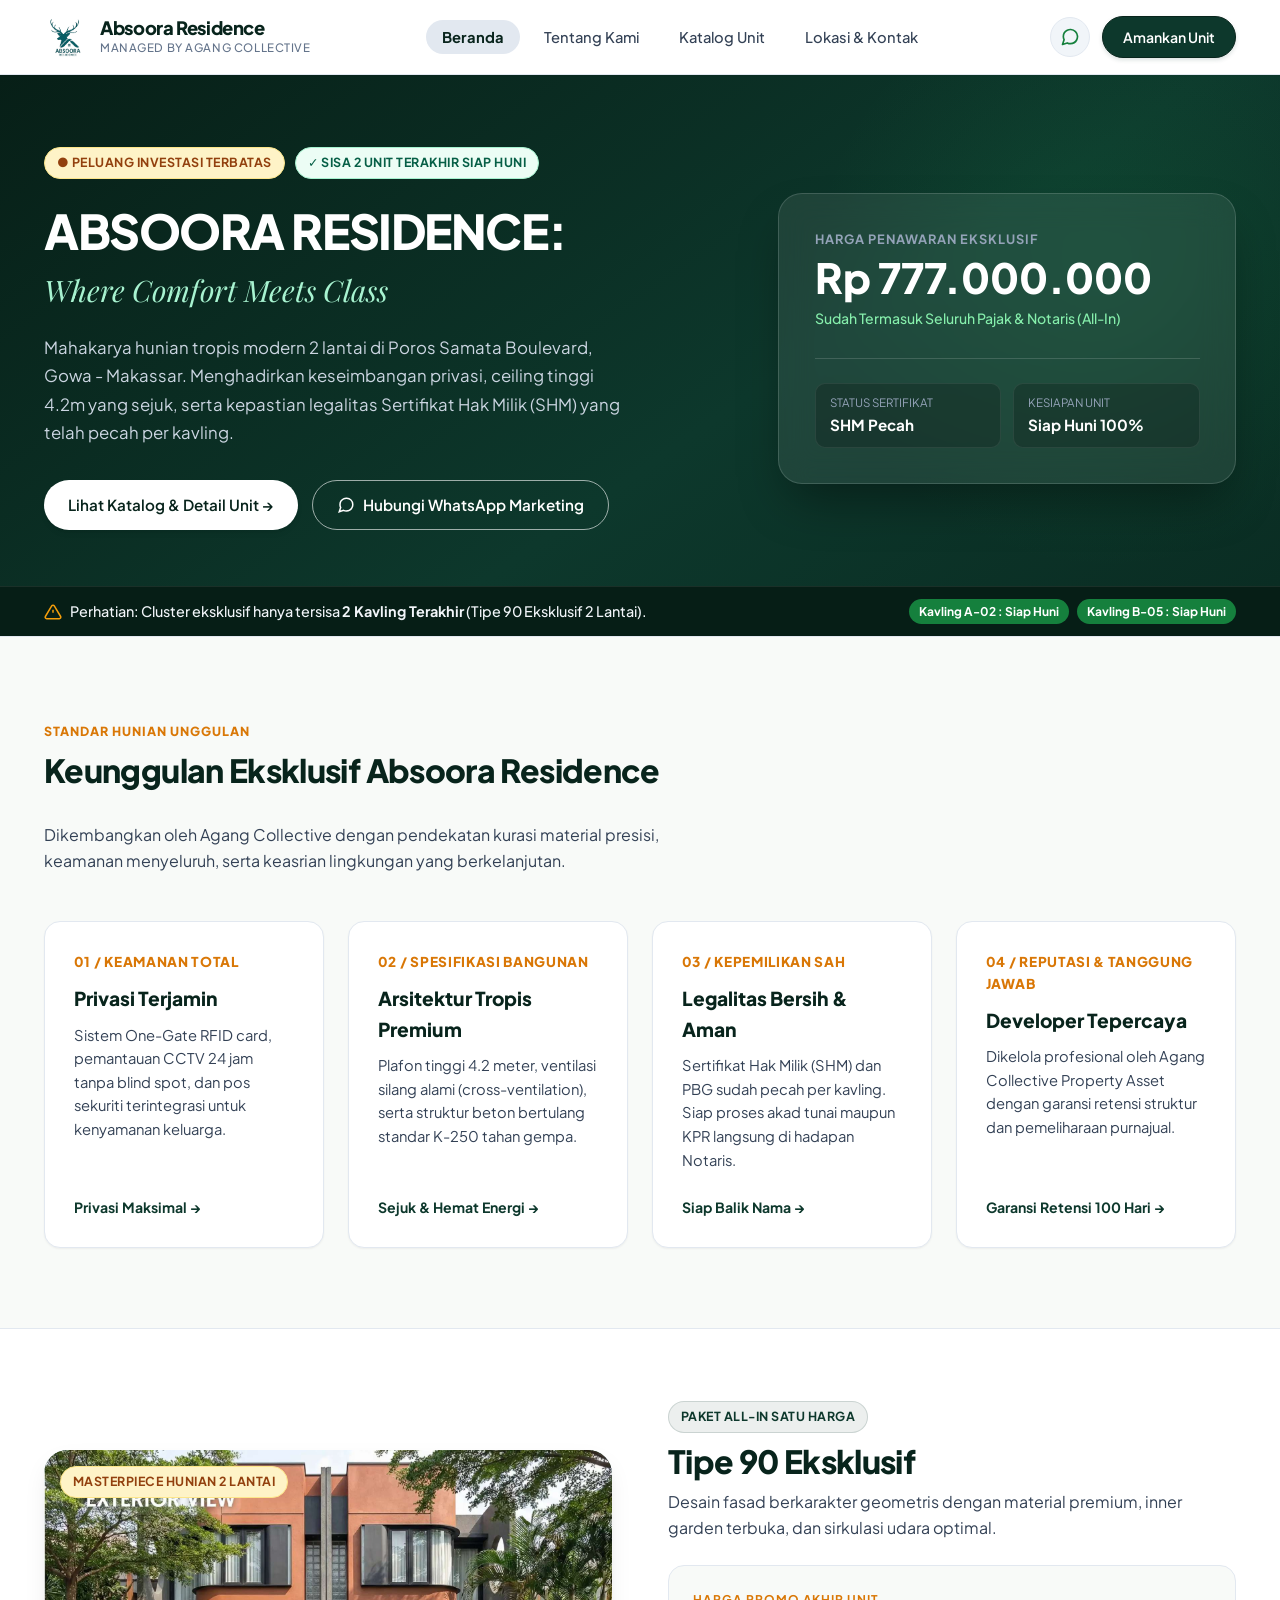
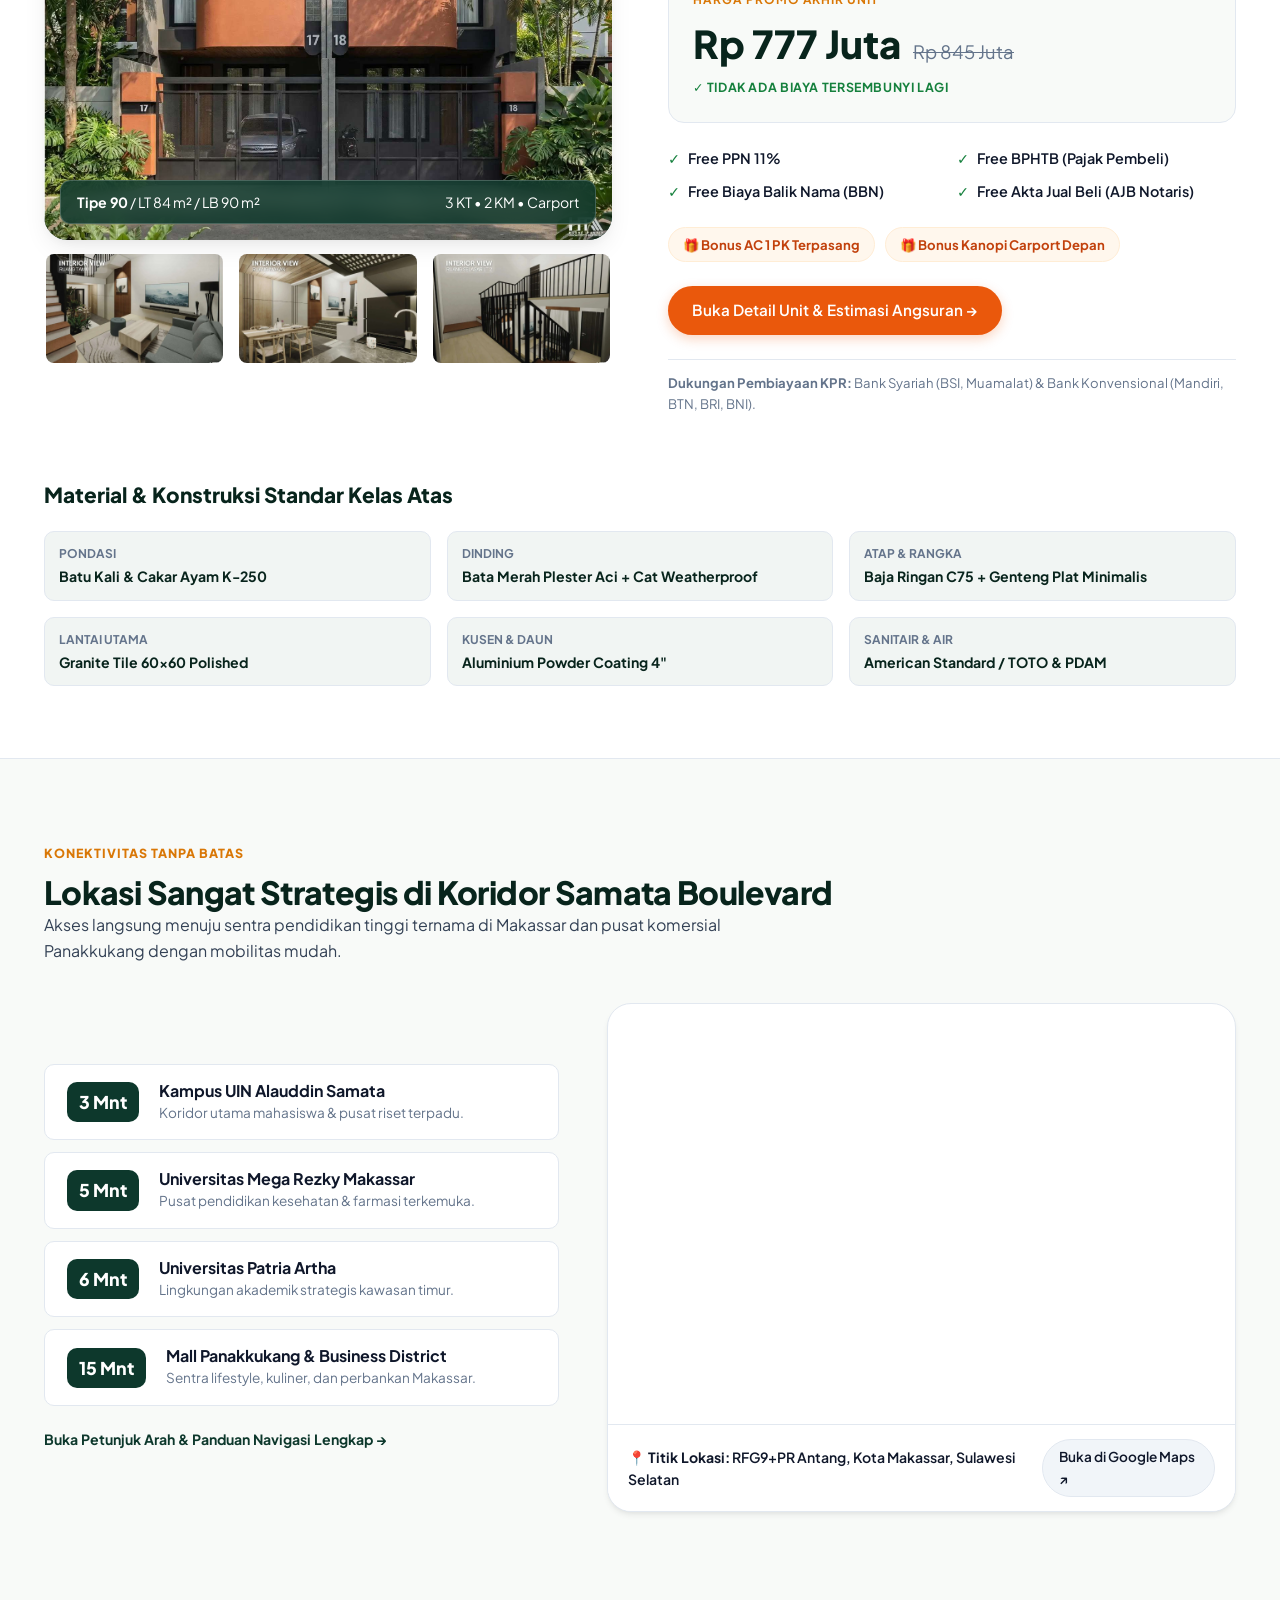
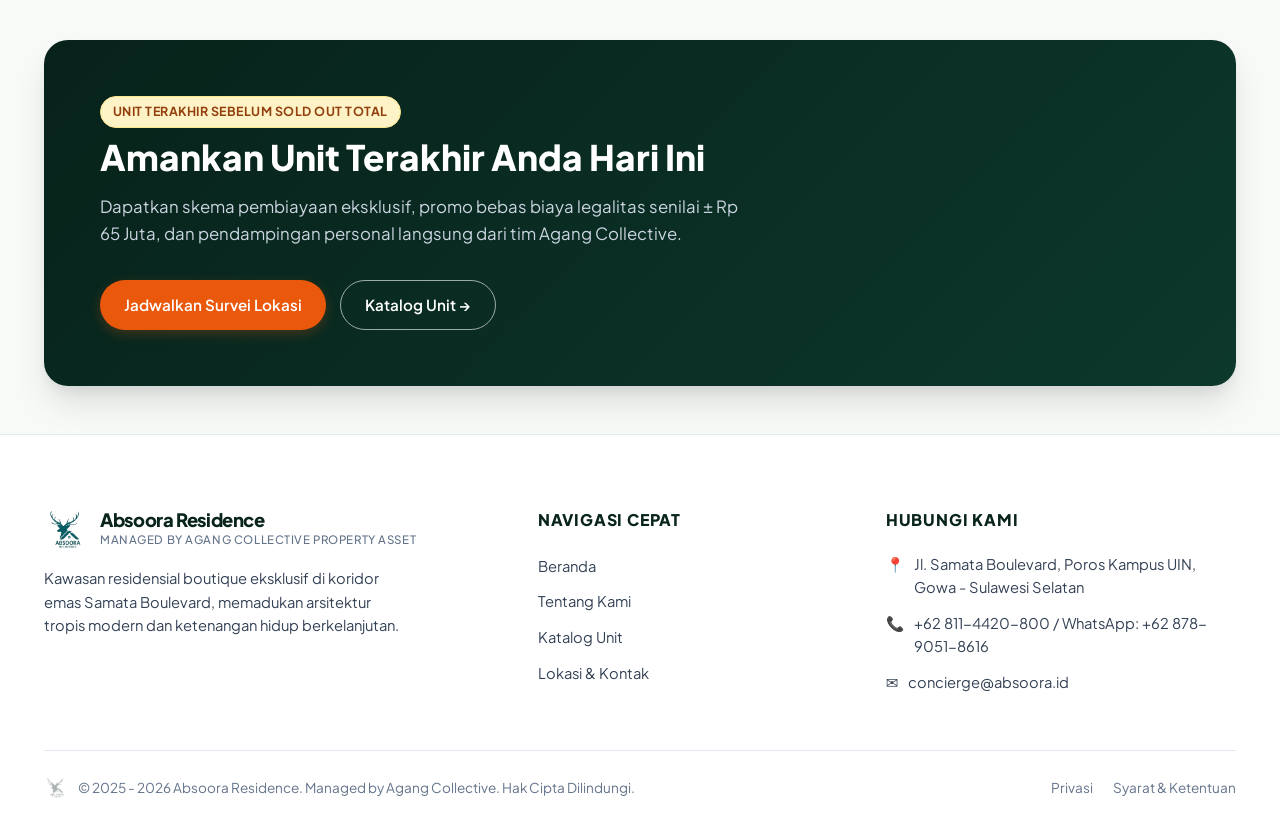
==== index.html @ e9e44dc7 "masih testing" ====
<!DOCTYPE html>
<html lang="id">
<head>
  <meta charset="UTF-8">
  <meta name="viewport" content="width=device-width, initial-scale=1.0">
  <title>Absoora Residence | Where Comfort Meets Class - Samata Boulevard Gowa</title>
  <meta name="description" content="Cluster eksklusif 2 lantai Tipe 90 di Samata Boulevard, Gowa - Makassar. Sisa 2 unit terakhir siap huni dengan SHM pecah dan harga All-In Rp 777 Juta.">
  <link rel="icon" type="image/png" href="assets/images/logo.png">
  <link rel="stylesheet" href="assets/css/style.css">
</head>
<body>

  <!-- Site Header -->
  <header class="site-header">
    <div class="container header-container">
      <a href="index.html" class="header-brand">
        <img src="assets/images/logo.png" alt="Logo Absoora Residence" class="brand-logo-img">
        <div class="brand-info">
          <span class="brand-name">Absoora Residence</span>
          <span class="brand-sub">Managed by Agang Collective</span>
        </div>
      </a>

      <!-- Desktop & Mobile Navigation -->
      <nav class="header-nav" id="nav-menu-list">
        <ul class="nav-list">
          <li><a href="index.html" class="nav-link active">Beranda</a></li>
          <li><a href="tentang-kami.html" class="nav-link">Tentang Kami</a></li>
          <li><a href="katalog-unit.html" class="nav-link">Katalog Unit</a></li>
          <li><a href="lokasi-kontak.html" class="nav-link">Lokasi & Kontak</a></li>
        </ul>
      </nav>

      <!-- Header Action Buttons -->
      <div class="header-actions">
        <a href="https://wa.me/6287890518616?text=Halo%20kak,%20Saya%20ingin%20info%20lebih%20lanjut%20tentang%20Absoora%20Residence" target="_blank" rel="noopener noreferrer" class="btn-icon-wa" title="Chat WhatsApp Marketing">
          <svg width="20" height="20" viewBox="0 0 24 24" fill="none" stroke="currentColor" stroke-width="2" stroke-linecap="round" stroke-linejoin="round"><path d="M21 11.5a8.38 8.38 0 0 1-.9 3.8 8.5 8.5 0 0 1-7.6 4.7 8.38 8.38 0 0 1-3.8-.9L3 21l1.9-5.7a8.38 8.38 0 0 1-.9-3.8 8.5 8.5 0 0 1 4.7-7.6 8.38 8.38 0 0 1 3.8-.9h.5a8.48 8.48 0 0 1 8 8v.5z"/></svg>
        </a>
        <a href="https://wa.me/6287890518616?text=Halo%20kak,,%20saya%20ingin%20amankan%20rumah%20tipe%2090%20Absoora%20Residence" target="_blank" rel="noopener noreferrer" class="btn-header-cta">
          Amankan Unit
        </a>
        <button class="nav-toggle" id="nav-toggle-btn" aria-label="Toggle Menu">
          ☰
        </button>
      </div>
    </div>
  </header>

  <main>
    <!-- Hero Section -->
    <section class="hero-section">
      <div class="container">
        <div class="hero-grid">
          <div class="hero-content">
            <div class="hero-badges">
              <span class="badge badge-warning">● Peluang Investasi Terbatas</span>
              <span class="badge badge-success">✓ Sisa 2 Unit Terakhir Siap Huni</span>
            </div>
            <h1 class="hero-title">ABSOORA RESIDENCE:</h1>
            <p class="hero-subtitle">Where Comfort Meets Class</p>
            <p class="hero-desc">
              Mahakarya hunian tropis modern 2 lantai di Poros Samata Boulevard, Gowa - Makassar. Menghadirkan keseimbangan privasi, ceiling tinggi 4.2m yang sejuk, serta kepastian legalitas Sertifikat Hak Milik (SHM) yang telah pecah per kavling.
            </p>
            <div class="hero-ctas">
              <a href="katalog-unit.html" class="btn btn-white">
                Lihat Katalog & Detail Unit →
              </a>
              <a href="https://wa.me/6287890518616?text=Halo%20kak,%20Saya%20ingin%20info%20lebih%20lanjut%20tentang%20Absoora%20Residence" target="_blank" rel="noopener noreferrer" class="btn btn-outline-white">
                <svg width="18" height="18" viewBox="0 0 24 24" fill="none" stroke="currentColor" stroke-width="2"><path d="M21 11.5a8.38 8.38 0 0 1-.9 3.8 8.5 8.5 0 0 1-7.6 4.7 8.38 8.38 0 0 1-3.8-.9L3 21l1.9-5.7a8.38 8.38 0 0 1-.9-3.8 8.5 8.5 0 0 1 4.7-7.6 8.38 8.38 0 0 1 3.8-.9h.5a8.48 8.48 0 0 1 8 8v.5z"/></svg>
                Hubungi WhatsApp Marketing
              </a>
            </div>
          </div>

          <!-- Floating Price Card -->
          <div class="hero-price-card">
            <div class="price-card-label">Harga Penawaran Eksklusif</div>
            <div class="price-card-amount">Rp 777.000.000</div>
            <div class="price-card-sub">Sudah Termasuk Seluruh Pajak & Notaris (All-In)</div>
            <div class="price-status-grid">
              <div class="status-cell">
                <div class="status-label">Status Sertifikat</div>
                <div class="status-value">SHM Pecah</div>
              </div>
              <div class="status-cell">
                <div class="status-label">Kesiapan Unit</div>
                <div class="status-value">Siap Huni 100%</div>
              </div>
            </div>
          </div>
        </div>
      </div>
    </section>

    <!-- Alert Bar under Hero -->
    <div class="hero-alert-bar">
      <div class="container alert-bar-inner">
        <div class="alert-message">
          <svg width="18" height="18" viewBox="0 0 24 24" fill="none" stroke="#f59e0b" stroke-width="2"><path d="M10.29 3.86L1.82 18a2 2 0 0 0 1.71 3h16.94a2 2 0 0 0 1.71-3L13.71 3.86a2 2 0 0 0-3.42 0z"/><line x1="12" y1="9" x2="12" y2="13"/><line x1="12" y1="17" x2="12.01" y2="17"/></svg>
          <span>Perhatian: Cluster eksklusif hanya tersisa <strong>2 Kavling Terakhir</strong> (Tipe 90 Eksklusif 2 Lantai).</span>
        </div>
        <div class="alert-tags">
          <span class="unit-tag">Kavling A-02 : Siap Huni</span>
          <span class="unit-tag">Kavling B-05 : Siap Huni</span>
        </div>
      </div>
    </div>

    <!-- 4 Keunggulan Eksklusif Section -->
    <section class="section-pillars">
      <div class="container">
        <div class="pillars-header">
          <div>
            <span class="section-tag">Standar Hunian Unggulan</span>
            <h2 class="section-title">Keunggulan Eksklusif Absoora Residence</h2>
          </div>
          <p class="section-desc">
            Dikembangkan oleh Agang Collective dengan pendekatan kurasi material presisi, keamanan menyeluruh, serta keasrian lingkungan yang berkelanjutan.
          </p>
        </div>

        <div class="pillars-grid">
          <!-- Card 1 -->
          <div class="pillar-card">
            <div>
              <div class="pillar-num">01 / Keamanan Total</div>
              <h3 class="pillar-title">Privasi Terjamin</h3>
              <p class="pillar-text">Sistem One-Gate RFID card, pemantauan CCTV 24 jam tanpa blind spot, dan pos sekuriti terintegrasi untuk kenyamanan keluarga.</p>
            </div>
            <a href="tentang-kami.html" class="pillar-link">Privasi Maksimal →</a>
          </div>

          <!-- Card 2 -->
          <div class="pillar-card">
            <div>
              <div class="pillar-num">02 / Spesifikasi Bangunan</div>
              <h3 class="pillar-title">Arsitektur Tropis Premium</h3>
              <p class="pillar-text">Plafon tinggi 4.2 meter, ventilasi silang alami (cross-ventilation), serta struktur beton bertulang standar K-250 tahan gempa.</p>
            </div>
            <a href="detail-unit.html" class="pillar-link">Sejuk & Hemat Energi →</a>
          </div>

          <!-- Card 3 -->
          <div class="pillar-card">
            <div>
              <div class="pillar-num">03 / Kepemilikan Sah</div>
              <h3 class="pillar-title">Legalitas Bersih & Aman</h3>
              <p class="pillar-text">Sertifikat Hak Milik (SHM) dan PBG sudah pecah per kavling. Siap proses akad tunai maupun KPR langsung di hadapan Notaris.</p>
            </div>
            <a href="katalog-unit.html" class="pillar-link">Siap Balik Nama →</a>
          </div>

          <!-- Card 4 -->
          <div class="pillar-card">
            <div>
              <div class="pillar-num">04 / Reputasi & Tanggung Jawab</div>
              <h3 class="pillar-title">Developer Tepercaya</h3>
              <p class="pillar-text">Dikelola profesional oleh Agang Collective Property Asset dengan garansi retensi struktur dan pemeliharaan purnajual.</p>
            </div>
            <a href="tentang-kami.html" class="pillar-link">Garansi Retensi 100 Hari →</a>
          </div>
        </div>
      </div>
    </section>

    <!-- Masterpiece Unit Section (Tipe 90 Eksklusif) -->
    <section class="section-unit-highlight">
      <div class="container">
        <div class="unit-showcase-grid">
          <!-- Media Column -->
          <div class="showcase-media">
            <div class="media-main-wrap">
              <img src="assets/images/hero-front.jpg" alt="Tampak Depan Rumah Tipe 90 Absoora Residence">
              <span class="badge badge-warning media-tag-overlay">Masterpiece Hunian 2 Lantai</span>
              <div class="media-specs-overlay">
                <span><strong>Tipe 90</strong> / LT 84 m² / LB 90 m²</span>
                <span>3 KT • 2 KM • Carport</span>
              </div>
            </div>
            <div class="media-thumbs">
              <a href="detail-unit.html" class="media-thumb-btn" title="Ruang Tamu">
                <img src="assets/images/living-room.jpg" alt="Interior Living Room">
              </a>
              <a href="detail-unit.html" class="media-thumb-btn" title="Ruang Makan & Dapur">
                <img src="assets/images/dining-room.jpg" alt="Ruang Makan">
              </a>
              <a href="detail-unit.html" class="media-thumb-btn" title="Selasar Lantai 2">
                <img src="assets/images/second-floor.jpg" alt="Selasar Lantai 2">
              </a>
            </div>
          </div>

          <!-- Details Column -->
          <div class="showcase-details">
            <div>
              <span class="badge badge-dark">Paket All-In Satu Harga</span>
              <h2 class="section-title" style="margin-top: 8px;">Tipe 90 Eksklusif</h2>
              <p class="section-desc" style="margin-top: 8px;">
                Desain fasad berkarakter geometris dengan material premium, inner garden terbuka, dan sirkulasi udara optimal.
              </p>
            </div>

            <div class="unit-promo-price-box">
              <div class="promo-label">Harga Promo Akhir Unit</div>
              <div class="promo-price-row">
                <span class="promo-price">Rp 777 Juta</span>
                <span class="original-price">Rp 845 Juta</span>
              </div>
              <div class="promo-note">✓ TIDAK ADA BIAYA TERSEMBUNYI LAGI</div>
            </div>

            <!-- Benefits Checklist -->
            <div class="promo-benefits-grid">
              <div class="benefit-item">
                <span class="benefit-check">✓</span> Free PPN 11%
              </div>
              <div class="benefit-item">
                <span class="benefit-check">✓</span> Free BPHTB (Pajak Pembeli)
              </div>
              <div class="benefit-item">
                <span class="benefit-check">✓</span> Free Biaya Balik Nama (BBN)
              </div>
              <div class="benefit-item">
                <span class="benefit-check">✓</span> Free Akta Jual Beli (AJB Notaris)
              </div>
            </div>

            <div class="bonus-pills">
              <span class="bonus-pill">🎁 Bonus AC 1 PK Terpasang</span>
              <span class="bonus-pill">🎁 Bonus Kanopi Carport Depan</span>
            </div>

            <div>
              <a href="detail-unit.html" class="btn btn-primary-orange">
                Buka Detail Unit & Estimasi Angsuran →
              </a>
            </div>

            <!-- Bank Financing Note -->
            <div style="font-size: 0.82rem; color: var(--color-text-muted); border-top: 1px solid var(--border-light); padding-top: 12px;">
              <strong>Dukungan Pembiayaan KPR:</strong> Bank Syariah (BSI, Muamalat) & Bank Konvensional (Mandiri, BTN, BRI, BNI).
            </div>
          </div>
        </div>

        <!-- Material & Construction Specs Row -->
        <div style="margin-top: 4rem;">
          <h3 style="font-size: 1.3rem; font-weight: 800; color: var(--color-primary-dark); margin-bottom: 1.25rem;">
            Material & Konstruksi Standar Kelas Atas
          </h3>
          <div class="material-specs-grid">
            <div class="material-spec-card">
              <div class="material-spec-title">Pondasi</div>
              <div class="material-spec-val">Batu Kali & Cakar Ayam K-250</div>
            </div>
            <div class="material-spec-card">
              <div class="material-spec-title">Dinding</div>
              <div class="material-spec-val">Bata Merah Plester Aci + Cat Weatherproof</div>
            </div>
            <div class="material-spec-card">
              <div class="material-spec-title">Atap & Rangka</div>
              <div class="material-spec-val">Baja Ringan C75 + Genteng Plat Minimalis</div>
            </div>
            <div class="material-spec-card">
              <div class="material-spec-title">Lantai Utama</div>
              <div class="material-spec-val">Granite Tile 60×60 Polished</div>
            </div>
            <div class="material-spec-card">
              <div class="material-spec-title">Kusen & Daun</div>
              <div class="material-spec-val">Aluminium Powder Coating 4"</div>
            </div>
            <div class="material-spec-card">
              <div class="material-spec-title">Sanitair & Air</div>
              <div class="material-spec-val">American Standard / TOTO & PDAM</div>
            </div>
          </div>
        </div>
      </div>
    </section>

    <!-- Connectivity & Google Maps Embed Section -->
    <section class="section-connectivity">
      <div class="container">
        <div>
          <span class="section-tag">Konektivitas Tanpa Batas</span>
          <h2 class="section-title">Lokasi Sangat Strategis di Koridor Samata Boulevard</h2>
          <p class="section-desc">
            Akses langsung menuju sentra pendidikan tinggi ternama di Makassar dan pusat komersial Panakkukang dengan mobilitas mudah.
          </p>
        </div>

        <div class="connectivity-grid">
          <!-- Left: Commute times -->
          <div class="commute-cards-list">
            <div class="commute-card">
              <div class="commute-time-badge">3 Mnt</div>
              <div class="commute-info">
                <h4>Kampus UIN Alauddin Samata</h4>
                <p>Koridor utama mahasiswa & pusat riset terpadu.</p>
              </div>
            </div>
            <div class="commute-card">
              <div class="commute-time-badge">5 Mnt</div>
              <div class="commute-info">
                <h4>Universitas Mega Rezky Makassar</h4>
                <p>Pusat pendidikan kesehatan & farmasi terkemuka.</p>
              </div>
            </div>
            <div class="commute-card">
              <div class="commute-time-badge">6 Mnt</div>
              <div class="commute-info">
                <h4>Universitas Patria Artha</h4>
                <p>Lingkungan akademik strategis kawasan timur.</p>
              </div>
            </div>
            <div class="commute-card">
              <div class="commute-time-badge">15 Mnt</div>
              <div class="commute-info">
                <h4>Mall Panakkukang & Business District</h4>
                <p>Sentra lifestyle, kuliner, dan perbankan Makassar.</p>
              </div>
            </div>
            <div style="margin-top: 8px;">
              <a href="lokasi-kontak.html" class="pillar-link" style="font-weight: 700;">
                Buka Petunjuk Arah & Panduan Navigasi Lengkap →
              </a>
            </div>
          </div>

          <!-- Right: Interactive Google Maps Embed -->
          <div class="map-embed-wrapper">
            <!-- Embed Interactive Google Maps for Absoora (Antang / Samata) -->
            <iframe
              class="map-iframe"
              src="https://maps.google.com/maps?q=-5.1731788,119.4695516&hl=id&z=15&output=embed"
              allowfullscreen=""
              loading="lazy"
              referrerpolicy="no-referrer-when-downgrade"
              title="Peta Interaktif Lokasi Absoora Residence">
            </iframe>
            <div class="map-floating-bar">
              <div class="map-bar-text">
                📍 <strong>Titik Lokasi:</strong> RFG9+PR Antang, Kota Makassar, Sulawesi Selatan
              </div>
              <a href="https://maps.app.goo.gl/V78zn9myAa6kSxkH8" target="_blank" rel="noopener noreferrer" class="btn btn-secondary" style="padding: 6px 16px; font-size: 0.85rem;">
                Buka di Google Maps ↗
              </a>
            </div>
          </div>
        </div>
      </div>
    </section>

    <!-- Pre-Footer Call to Action Banner -->
    <div class="container">
      <div class="pre-footer-banner">
        <div class="pre-footer-content">
          <span class="badge badge-warning">Unit Terakhir Sebelum Sold Out Total</span>
          <h2 class="pre-footer-title">Amankan Unit Terakhir Anda Hari Ini</h2>
          <p class="pre-footer-desc">
            Dapatkan skema pembiayaan eksklusif, promo bebas biaya legalitas senilai ± Rp 65 Juta, dan pendampingan personal langsung dari tim Agang Collective.
          </p>
          <div class="pre-footer-actions">
            <!-- Tombol 'Jadwalkan Survei Lokasi' sesuai arahan prompt -->
            <a href="https://wa.me/6287890518616?text=Halo%20kak,%20ingin%20Survei%20Lokasi%20rumah%20Absoora%20Residence%20bersama%20kakak" target="_blank" rel="noopener noreferrer" class="btn btn-primary-orange">
              Jadwalkan Survei Lokasi
            </a>
            <!-- Tombol 'Katalog Unit' langsung menuju halaman Katalog Unit -->
            <a href="katalog-unit.html" class="btn btn-outline-white">
              Katalog Unit →
            </a>
          </div>
        </div>
      </div>
    </div>
  </main>

  <!-- Site Footer -->
  <footer class="site-footer">
    <div class="container">
      <div class="footer-grid">
        <!-- Col 1: Brand Info -->
        <div>
          <div class="header-brand" style="margin-bottom: 1rem;">
            <img src="assets/images/logo.png" alt="Logo Absoora" class="brand-logo-img">
            <div class="brand-info">
              <span class="brand-name">Absoora Residence</span>
              <span class="brand-sub">Managed by Agang Collective Property Asset</span>
            </div>
          </div>
          <p style="font-size: 0.92rem; color: var(--color-text-body); line-height: 1.6; max-width: 360px;">
            Kawasan residensial boutique eksklusif di koridor emas Samata Boulevard, memadukan arsitektur tropis modern dan ketenangan hidup berkelanjutan.
          </p>
        </div>

        <!-- Col 2: Navigasi Cepat -->
        <div>
          <h4 class="footer-col-title">Navigasi Cepat</h4>
          <ul class="footer-links-list">
            <li><a href="index.html" class="footer-link">Beranda</a></li>
            <li><a href="tentang-kami.html" class="footer-link">Tentang Kami</a></li>
            <li><a href="katalog-unit.html" class="footer-link">Katalog Unit</a></li>
            <li><a href="lokasi-kontak.html" class="footer-link">Lokasi & Kontak</a></li>
          </ul>
        </div>

        <!-- Col 3: Hubungi Kami -->
        <div>
          <h4 class="footer-col-title">Hubungi Kami</h4>
          <div class="footer-contact-items">
            <div class="footer-contact-row">
              <span>📍</span>
              <span>Jl. Samata Boulevard, Poros Kampus UIN, Gowa - Sulawesi Selatan</span>
            </div>
            <div class="footer-contact-row">
              <span>📞</span>
              <span>+62 811-4420-800 / WhatsApp: +62 878-9051-8616</span>
            </div>
            <div class="footer-contact-row">
              <span>✉️</span>
              <span>concierge@absoora.id</span>
            </div>
          </div>
        </div>
      </div>

      <!-- Footer Bottom Bar with Watermark kecil -->
      <div class="footer-bottom-bar">
        <div class="footer-watermark-wrap">
          <img src="assets/images/logo.png" alt="Watermark Absoora Residence" class="footer-watermark-logo" title="Absoora Residence Watermark">
          <span>© 2025 - 2026 Absoora Residence. Managed by Agang Collective. Hak Cipta Dilindungi.</span>
        </div>
        <div class="footer-legal-links">
          <a href="#">Privasi</a>
          <a href="#">Syarat & Ketentuan</a>
        </div>
      </div>
    </div>
  </footer>

  <script src="assets/js/main.js"></script>
</body>
</html>
---- assets/css/style.css ----
/* ==========================================================================
   Absoora Residence - Premium Real Estate Stylesheet
   Designed for Agang Collective
   ========================================================================== */

@import url('https://fonts.googleapis.com/css2?family=Plus+Jakarta+Sans:ital,wght@0,300;0,400;0,500;0,600;0,700;0,800;1,400;1,600&family=Playfair+Display:ital,wght@0,600;1,400;1,600&display=swap');

:root {
  --color-primary-dark: #08241c;
  --color-primary: #0d382c;
  --color-primary-hover: #124a3a;
  --color-forest: #0f4838;
  --color-emerald: #15803d;
  --color-emerald-light: #22c55e;
  --color-mint-bg: #ecfdf5;
  --color-mint-border: #a7f3d0;
  --color-accent-amber: #d97706;
  --color-accent-orange: #f97316;
  --color-accent-btn: #ea580c;
  --color-accent-btn-hover: #c2410c;

  --color-bg-base: #f8faf8;
  --color-bg-white: #ffffff;
  --color-bg-surface: #f1f5f3;
  --color-bg-dark-card: #0c2d23;

  --color-text-main: #0f172a;
  --color-text-body: #334155;
  --color-text-muted: #64748b;
  --color-text-light: #94a3b8;
  --color-text-white: #ffffff;

  --border-light: #e2e8f0;
  --border-medium: #cbd5e1;

  --radius-sm: 6px;
  --radius-md: 10px;
  --radius-lg: 16px;
  --radius-xl: 24px;
  --radius-full: 9999px;

  --shadow-sm: 0 1px 2px 0 rgba(0, 0, 0, 0.05);
  --shadow-md: 0 4px 6px -1px rgba(0, 0, 0, 0.07), 0 2px 4px -2px rgba(0, 0, 0, 0.05);
  --shadow-lg: 0 10px 25px -3px rgba(0, 0, 0, 0.08), 0 4px 8px -2px rgba(0, 0, 0, 0.04);
  --shadow-xl: 0 20px 35px -5px rgba(0, 0, 0, 0.12), 0 8px 12px -3px rgba(0, 0, 0, 0.06);

  --font-main: 'Plus Jakarta Sans', system-ui, -apple-system, sans-serif;
  --font-serif: 'Playfair Display', Georgia, serif;
  --container-max: 1240px;
}

*, *::before, *::after {
  box-sizing: border-box;
  margin: 0;
  padding: 0;
}

html {
  scroll-behavior: smooth;
  font-size: 16px;
  background-color: var(--color-bg-base);
  color: var(--color-text-body);
  font-family: var(--font-main);
  -webkit-font-smoothing: antialiased;
}

body {
  min-height: 100vh;
  display: flex;
  flex-direction: column;
  line-height: 1.6;
}

img {
  max-width: 100%;
  height: auto;
  display: block;
}

a {
  color: inherit;
  text-decoration: none;
  transition: all 0.2s ease;
}

button, input, select, textarea {
  font-family: inherit;
}

.container {
  width: 100%;
  max-width: var(--container-max);
  margin-left: auto;
  margin-right: auto;
  padding-left: 1.5rem;
  padding-right: 1.5rem;
}

/* ==========================================================================
   Navigation Bar
   ========================================================================== */

.site-header {
  position: sticky;
  top: 0;
  z-index: 1000;
  background-color: rgba(255, 255, 255, 0.95);
  backdrop-filter: blur(10px);
  border-bottom: 1px solid var(--border-light);
  box-shadow: var(--shadow-sm);
}

.header-container {
  display: flex;
  align-items: center;
  justify-content: space-between;
  height: 74px;
}

.header-brand {
  display: flex;
  align-items: center;
  gap: 12px;
}

.brand-logo-img {
  width: 44px;
  height: 44px;
  object-fit: contain;
}

.brand-info {
  display: flex;
  flex-direction: column;
}

.brand-name {
  font-size: 1.15rem;
  font-weight: 800;
  color: var(--color-primary-dark);
  letter-spacing: -0.02em;
  line-height: 1.2;
}

.brand-sub {
  font-size: 0.72rem;
  font-weight: 500;
  color: var(--color-text-muted);
  text-transform: uppercase;
  letter-spacing: 0.05em;
}

.header-nav {
  display: flex;
  align-items: center;
}

.nav-list {
  display: flex;
  align-items: center;
  list-style: none;
  gap: 8px;
}

.nav-link {
  font-size: 0.92rem;
  font-weight: 500;
  color: var(--color-text-body);
  padding: 8px 16px;
  border-radius: var(--radius-full);
  transition: all 0.2s ease;
}

.nav-link:hover {
  color: var(--color-primary);
  background-color: var(--color-bg-surface);
}

/* Active navigation state: BOLD as requested */
.nav-link.active {
  font-weight: 700;
  color: var(--color-primary-dark);
  background-color: #e2e8f0;
}

.header-actions {
  display: flex;
  align-items: center;
  gap: 12px;
}

.btn-icon-wa {
  display: flex;
  align-items: center;
  justify-content: center;
  width: 40px;
  height: 40px;
  border-radius: var(--radius-full);
  background-color: #f1f5f9;
  color: var(--color-emerald);
  border: 1px solid var(--border-light);
  transition: all 0.2s ease;
}

.btn-icon-wa:hover {
  background-color: #dcfce7;
  color: #166534;
  transform: translateY(-1px);
}

.btn-header-cta {
  display: inline-flex;
  align-items: center;
  justify-content: center;
  gap: 8px;
  background-color: var(--color-primary);
  color: #ffffff;
  padding: 9px 20px;
  font-size: 0.88rem;
  font-weight: 600;
  border-radius: var(--radius-full);
  border: 1px solid var(--color-primary-dark);
  transition: all 0.2s ease;
  box-shadow: 0 2px 4px rgba(13, 56, 44, 0.15);
}

.btn-header-cta:hover {
  background-color: var(--color-primary-hover);
  box-shadow: 0 4px 10px rgba(13, 56, 44, 0.25);
  transform: translateY(-1px);
}

.nav-toggle {
  display: none;
  background: none;
  border: none;
  font-size: 1.5rem;
  color: var(--color-text-main);
  cursor: pointer;
  padding: 4px;
}

/* ==========================================================================
   Buttons & Badges
   ========================================================================== */

.btn {
  display: inline-flex;
  align-items: center;
  justify-content: center;
  gap: 8px;
  font-weight: 600;
  padding: 12px 24px;
  border-radius: var(--radius-full);
  border: none;
  cursor: pointer;
  transition: all 0.2s ease;
  font-size: 0.95rem;
}

.btn-primary-orange {
  background-color: var(--color-accent-btn);
  color: #ffffff;
  box-shadow: 0 4px 12px rgba(234, 88, 12, 0.25);
}

.btn-primary-orange:hover {
  background-color: var(--color-accent-btn-hover);
  box-shadow: 0 6px 16px rgba(234, 88, 12, 0.35);
  transform: translateY(-1px);
}

.btn-primary-green {
  background-color: var(--color-primary);
  color: #ffffff;
  box-shadow: 0 4px 12px rgba(13, 56, 44, 0.2);
}

.btn-primary-green:hover {
  background-color: var(--color-primary-hover);
  box-shadow: 0 6px 16px rgba(13, 56, 44, 0.3);
  transform: translateY(-1px);
}

.btn-outline-white {
  background-color: transparent;
  color: #ffffff;
  border: 1.5px solid rgba(255, 255, 255, 0.6);
}

.btn-outline-white:hover {
  background-color: rgba(255, 255, 255, 0.15);
  border-color: #ffffff;
}

.btn-white {
  background-color: #ffffff;
  color: var(--color-primary-dark);
  box-shadow: var(--shadow-md);
}

.btn-white:hover {
  background-color: #f8fafc;
  transform: translateY(-1px);
  box-shadow: var(--shadow-lg);
}

.btn-secondary {
  background-color: #f1f5f9;
  color: var(--color-text-main);
  border: 1px solid var(--border-light);
}

.btn-secondary:hover {
  background-color: #e2e8f0;
  color: var(--color-primary-dark);
}

/* Badges */
.badge {
  display: inline-flex;
  align-items: center;
  gap: 6px;
  padding: 5px 12px;
  font-size: 0.78rem;
  font-weight: 700;
  text-transform: uppercase;
  letter-spacing: 0.04em;
  border-radius: var(--radius-full);
}

.badge-warning {
  background-color: #fef3c7;
  color: #92400e;
  border: 1px solid #fde68a;
}

.badge-success {
  background-color: var(--color-mint-bg);
  color: #065f46;
  border: 1px solid var(--color-mint-border);
}

.badge-dark {
  background-color: rgba(13, 56, 44, 0.08);
  color: var(--color-primary);
  border: 1px solid rgba(13, 56, 44, 0.15);
}

.badge-white {
  background-color: rgba(255, 255, 255, 0.15);
  color: #ffffff;
  backdrop-filter: blur(4px);
  border: 1px solid rgba(255, 255, 255, 0.25);
}

/* Section Header standard */
.section-tag {
  display: inline-block;
  font-size: 0.78rem;
  font-weight: 800;
  color: var(--color-accent-amber);
  text-transform: uppercase;
  letter-spacing: 0.08em;
  margin-bottom: 8px;
}

.section-title {
  font-size: 2rem;
  font-weight: 800;
  color: var(--color-primary-dark);
  letter-spacing: -0.02em;
  line-height: 1.25;
}

.section-desc {
  font-size: 1rem;
  color: var(--color-text-body);
  max-width: 680px;
}

/* ==========================================================================
   Hero Section (Dark Emerald Theme)
   ========================================================================== */

.hero-section {
  background: linear-gradient(145deg, #071f17 0%, #0d382c 60%, #0a2d23 100%);
  color: #ffffff;
  padding: 4.5rem 0 3.5rem 0;
  position: relative;
  overflow: hidden;
}

.hero-section::before {
  content: '';
  position: absolute;
  top: -20%;
  right: -10%;
  width: 600px;
  height: 600px;
  border-radius: 50%;
  background: radial-gradient(circle, rgba(34, 197, 94, 0.1) 0%, transparent 70%);
  pointer-events: none;
}

.hero-grid {
  display: grid;
  grid-template-columns: 1.2fr 0.8fr;
  gap: 3rem;
  align-items: center;
}

.hero-badges {
  display: flex;
  flex-wrap: wrap;
  gap: 10px;
  margin-bottom: 1.5rem;
}

.hero-title {
  font-size: 3rem;
  font-weight: 800;
  line-height: 1.15;
  letter-spacing: -0.03em;
  color: #ffffff;
  margin-bottom: 0.5rem;
}

.hero-subtitle {
  font-family: var(--font-serif);
  font-size: 1.85rem;
  font-style: italic;
  font-weight: 400;
  color: #a7f3d0;
  margin-bottom: 1.25rem;
}

.hero-desc {
  font-size: 1.05rem;
  color: #cbd5e1;
  line-height: 1.7;
  margin-bottom: 2rem;
  max-width: 580px;
}

.hero-ctas {
  display: flex;
  flex-wrap: wrap;
  gap: 14px;
}

/* Floating Price Card */
.hero-price-card {
  background: rgba(255, 255, 255, 0.08);
  backdrop-filter: blur(16px);
  border: 1px solid rgba(255, 255, 255, 0.15);
  border-radius: var(--radius-xl);
  padding: 2.2rem;
  box-shadow: 0 25px 50px -12px rgba(0, 0, 0, 0.4);
}

.price-card-label {
  font-size: 0.8rem;
  font-weight: 700;
  letter-spacing: 0.08em;
  color: #94a3b8;
  text-transform: uppercase;
  margin-bottom: 6px;
}

.price-card-amount {
  font-size: 2.6rem;
  font-weight: 800;
  color: #ffffff;
  line-height: 1.1;
  margin-bottom: 6px;
}

.price-card-sub {
  font-size: 0.88rem;
  color: #86efac;
  font-weight: 500;
  margin-bottom: 1.8rem;
}

.price-status-grid {
  display: grid;
  grid-template-columns: 1fr 1fr;
  gap: 12px;
  border-top: 1px solid rgba(255, 255, 255, 0.15);
  padding-top: 1.5rem;
}

.status-cell {
  background: rgba(0, 0, 0, 0.2);
  border-radius: var(--radius-md);
  padding: 10px 14px;
  border: 1px solid rgba(255, 255, 255, 0.08);
}

.status-label {
  font-size: 0.72rem;
  color: #94a3b8;
  text-transform: uppercase;
}

.status-value {
  font-size: 0.95rem;
  font-weight: 700;
  color: #ffffff;
}

/* Alert Notification Bar under Hero */
.hero-alert-bar {
  background-color: #061e16;
  border-top: 1px solid rgba(255, 255, 255, 0.08);
  border-bottom: 1px solid var(--border-light);
  padding: 12px 0;
  font-size: 0.9rem;
}

.alert-bar-inner {
  display: flex;
  align-items: center;
  justify-content: space-between;
  gap: 1rem;
  flex-wrap: wrap;
}

.alert-message {
  display: flex;
  align-items: center;
  gap: 8px;
  color: #f1f5f9;
  font-weight: 500;
}

.alert-tags {
  display: flex;
  gap: 8px;
}

.unit-tag {
  background-color: #15803d;
  color: #ffffff;
  padding: 3px 10px;
  border-radius: var(--radius-full);
  font-size: 0.75rem;
  font-weight: 700;
}

/* ==========================================================================
   4 Pillars / Value Propositions Cards
   ========================================================================== */

.section-pillars {
  padding: 5rem 0;
  background-color: var(--color-bg-base);
}

.pillars-header {
  display: flex;
  justify-content: space-between;
  align-items: flex-end;
  margin-bottom: 3rem;
  gap: 2rem;
  flex-wrap: wrap;
}

.pillars-grid {
  display: grid;
  grid-template-columns: repeat(4, 1fr);
  gap: 1.5rem;
}

.pillar-card {
  background-color: #ffffff;
  border: 1px solid var(--border-light);
  border-radius: var(--radius-lg);
  padding: 1.8rem;
  display: flex;
  flex-direction: column;
  justify-content: space-between;
  transition: all 0.25s ease;
  box-shadow: var(--shadow-sm);
}

.pillar-card:hover {
  transform: translateY(-4px);
  box-shadow: var(--shadow-lg);
  border-color: var(--color-mint-border);
}

.pillar-num {
  font-size: 0.85rem;
  font-weight: 800;
  color: var(--color-accent-amber);
  margin-bottom: 10px;
  text-transform: uppercase;
  letter-spacing: 0.05em;
}

.pillar-title {
  font-size: 1.2rem;
  font-weight: 800;
  color: var(--color-primary-dark);
  margin-bottom: 10px;
}

.pillar-text {
  font-size: 0.92rem;
  color: var(--color-text-body);
  line-height: 1.6;
  margin-bottom: 1.5rem;
}

.pillar-link {
  font-size: 0.88rem;
  font-weight: 700;
  color: var(--color-primary);
  display: inline-flex;
  align-items: center;
  gap: 6px;
}

.pillar-link:hover {
  color: var(--color-accent-btn);
}

/* ==========================================================================
   Main Unit Highlight Section (Tipe 90)
   ========================================================================== */

.section-unit-highlight {
  padding: 4.5rem 0;
  background-color: #ffffff;
  border-top: 1px solid var(--border-light);
  border-bottom: 1px solid var(--border-light);
}

.unit-showcase-grid {
  display: grid;
  grid-template-columns: 1fr 1fr;
  gap: 3.5rem;
  align-items: center;
}

.showcase-media {
  display: flex;
  flex-direction: column;
  gap: 12px;
}

.media-main-wrap {
  position: relative;
  border-radius: var(--radius-xl);
  overflow: hidden;
  box-shadow: var(--shadow-lg);
  aspect-ratio: 16 / 11;
  background-color: #0d382c;
}

.media-main-wrap img {
  width: 100%;
  height: 100%;
  object-fit: cover;
  transition: transform 0.4s ease;
}

.media-main-wrap:hover img {
  transform: scale(1.02);
}

.media-tag-overlay {
  position: absolute;
  top: 16px;
  left: 16px;
}

.media-specs-overlay {
  position: absolute;
  bottom: 16px;
  left: 16px;
  right: 16px;
  background: rgba(13, 56, 44, 0.85);
  backdrop-filter: blur(8px);
  border: 1px solid rgba(255, 255, 255, 0.2);
  border-radius: var(--radius-md);
  padding: 10px 16px;
  color: #ffffff;
  display: flex;
  justify-content: space-between;
  align-items: center;
  font-size: 0.88rem;
}

.media-thumbs {
  display: grid;
  grid-template-columns: repeat(3, 1fr);
  gap: 12px;
}

.media-thumb-btn {
  border-radius: var(--radius-md);
  overflow: hidden;
  aspect-ratio: 16 / 10;
  border: 2px solid transparent;
  cursor: pointer;
  padding: 0;
  background: none;
  transition: all 0.2s ease;
}

.media-thumb-btn img {
  width: 100%;
  height: 100%;
  object-fit: cover;
}

.media-thumb-btn:hover {
  border-color: var(--color-emerald);
  transform: translateY(-2px);
}

/* Showcase Details Column */
.showcase-details {
  display: flex;
  flex-direction: column;
  gap: 1.5rem;
}

.unit-promo-price-box {
  background-color: var(--color-bg-base);
  border: 1px solid var(--border-light);
  border-radius: var(--radius-lg);
  padding: 1.5rem;
}

.promo-label {
  font-size: 0.75rem;
  font-weight: 700;
  color: var(--color-accent-amber);
  letter-spacing: 0.08em;
  text-transform: uppercase;
}

.promo-price-row {
  display: flex;
  align-items: baseline;
  gap: 12px;
  margin: 4px 0;
}

.promo-price {
  font-size: 2.4rem;
  font-weight: 800;
  color: var(--color-primary-dark);
}

.original-price {
  font-size: 1.15rem;
  color: var(--color-text-muted);
  text-decoration: line-through;
}

.promo-note {
  font-size: 0.78rem;
  font-weight: 700;
  color: var(--color-emerald);
  letter-spacing: 0.05em;
}

.promo-benefits-grid {
  display: grid;
  grid-template-columns: 1fr 1fr;
  gap: 10px;
}

.benefit-item {
  display: flex;
  align-items: center;
  gap: 8px;
  font-size: 0.9rem;
  font-weight: 600;
  color: var(--color-text-main);
}

.benefit-check {
  color: var(--color-emerald);
  font-weight: 800;
}

.bonus-pills {
  display: flex;
  gap: 10px;
  flex-wrap: wrap;
}

.bonus-pill {
  background-color: #fff7ed;
  border: 1px solid #ffedd5;
  color: #c2410c;
  padding: 6px 14px;
  border-radius: var(--radius-full);
  font-size: 0.82rem;
  font-weight: 700;
}

.material-specs-grid {
  display: grid;
  grid-template-columns: repeat(3, 1fr);
  gap: 1rem;
  margin-top: 1rem;
}

.material-spec-card {
  background-color: var(--color-bg-surface);
  border-radius: var(--radius-md);
  padding: 12px 14px;
  border: 1px solid var(--border-light);
}

.material-spec-title {
  font-size: 0.75rem;
  font-weight: 700;
  color: var(--color-text-muted);
  text-transform: uppercase;
  margin-bottom: 2px;
}

.material-spec-val {
  font-size: 0.88rem;
  font-weight: 700;
  color: var(--color-primary-dark);
}

/* ==========================================================================
   Map & Connectivity Section
   ========================================================================== */

.section-connectivity {
  padding: 5rem 0;
  background-color: var(--color-bg-base);
}

.connectivity-grid {
  display: grid;
  grid-template-columns: 0.9fr 1.1fr;
  gap: 3rem;
  align-items: center;
  margin-top: 2.5rem;
}

.commute-cards-list {
  display: flex;
  flex-direction: column;
  gap: 12px;
}

.commute-card {
  background-color: #ffffff;
  border: 1px solid var(--border-light);
  border-radius: var(--radius-md);
  padding: 1rem 1.4rem;
  display: flex;
  align-items: center;
  gap: 1.2rem;
  transition: all 0.2s ease;
}

.commute-card:hover {
  border-color: var(--color-emerald);
  transform: translateX(4px);
  box-shadow: var(--shadow-sm);
}

.commute-time-badge {
  background-color: #0d382c;
  color: #ffffff;
  font-size: 1.1rem;
  font-weight: 800;
  padding: 6px 12px;
  border-radius: var(--radius-md);
  white-space: nowrap;
}

.commute-info h4 {
  font-size: 1rem;
  font-weight: 700;
  color: var(--color-text-main);
  line-height: 1.3;
}

.commute-info p {
  font-size: 0.85rem;
  color: var(--color-text-muted);
}

.map-embed-wrapper {
  background-color: #ffffff;
  border: 1px solid var(--border-light);
  border-radius: var(--radius-xl);
  overflow: hidden;
  box-shadow: var(--shadow-md);
  position: relative;
}

.map-iframe {
  width: 100%;
  height: 420px;
  border: none;
  display: block;
}

.map-floating-bar {
  display: flex;
  justify-content: space-between;
  align-items: center;
  padding: 14px 20px;
  background-color: #ffffff;
  border-top: 1px solid var(--border-light);
}

.map-bar-text {
  font-size: 0.88rem;
  font-weight: 600;
  color: var(--color-text-main);
}

/* ==========================================================================
   Pre-Footer Call to Action Banner
   ========================================================================== */

.pre-footer-banner {
  background: linear-gradient(135deg, #07221a 0%, #0d382c 100%);
  color: #ffffff;
  border-radius: var(--radius-xl);
  padding: 3.5rem;
  margin: 3rem auto;
  position: relative;
  overflow: hidden;
  box-shadow: var(--shadow-xl);
}

.pre-footer-content {
  max-width: 650px;
  position: relative;
  z-index: 2;
}

.pre-footer-title {
  font-size: 2.2rem;
  font-weight: 800;
  line-height: 1.2;
  margin: 8px 0 16px 0;
  color: #ffffff;
}

.pre-footer-desc {
  font-size: 1.05rem;
  color: #cbd5e1;
  margin-bottom: 2rem;
  line-height: 1.6;
}

.pre-footer-actions {
  display: flex;
  gap: 14px;
  flex-wrap: wrap;
}

/* ==========================================================================
   Detail Unit Page Styles (Gallery, Blueprint, Calculator, Sticky Bar)
   ========================================================================== */

.breadcrumbs {
  display: flex;
  align-items: center;
  gap: 8px;
  font-size: 0.85rem;
  color: var(--color-text-muted);
  margin-bottom: 1rem;
}

.breadcrumbs a:hover {
  color: var(--color-primary);
}

.detail-unit-hero {
  padding: 2.5rem 0 3.5rem 0;
  background-color: #ffffff;
}

/* 4-pane Asymmetrical Collage Grid */
.detail-gallery-grid {
  display: grid;
  grid-template-columns: 1.3fr 0.9fr;
  grid-template-rows: 240px 240px;
  gap: 16px;
  margin-top: 2rem;
  border-radius: var(--radius-xl);
  overflow: hidden;
}

.gallery-pane {
  position: relative;
  overflow: hidden;
  cursor: pointer;
  background-color: #0f172a;
}

.gallery-pane img {
  width: 100%;
  height: 100%;
  object-fit: cover;
  transition: transform 0.4s ease, filter 0.3s ease;
}

.gallery-pane:hover img {
  transform: scale(1.03);
  filter: brightness(1.05);
}

.gallery-pane-main {
  grid-row: span 2;
}

.gallery-subgrid-bottom {
  display: grid;
  grid-template-columns: 1fr 1fr;
  gap: 16px;
}

.pane-badge-top {
  position: absolute;
  top: 14px;
  left: 14px;
  z-index: 2;
}

.pane-caption-bottom {
  position: absolute;
  bottom: 14px;
  left: 14px;
  right: 14px;
  background: linear-gradient(to top, rgba(0, 0, 0, 0.8) 0%, transparent 100%);
  padding: 20px 10px 5px 10px;
  color: #ffffff;
  z-index: 2;
}

.pane-caption-title {
  font-size: 0.95rem;
  font-weight: 700;
}

.pane-caption-sub {
  font-size: 0.78rem;
  color: #cbd5e1;
}

.pane-expand-icon {
  position: absolute;
  bottom: 14px;
  right: 14px;
  width: 36px;
  height: 36px;
  background: rgba(255, 255, 255, 0.85);
  border-radius: var(--radius-full);
  display: flex;
  align-items: center;
  justify-content: center;
  color: var(--color-primary-dark);
  font-weight: 700;
  box-shadow: var(--shadow-sm);
  z-index: 3;
}

/* Floorplan Card inside detail page */
.floorplan-card-item {
  position: relative;
  background-color: #1e293b;
  border-radius: var(--radius-md);
  overflow: hidden;
  cursor: pointer;
}

.floorplan-card-item img {
  width: 100%;
  height: 100%;
  object-fit: cover;
  opacity: 0.85;
}

.floorplan-overlay-btn {
  position: absolute;
  inset: 0;
  display: flex;
  flex-direction: column;
  align-items: center;
  justify-content: center;
  background: rgba(13, 56, 44, 0.6);
  backdrop-filter: blur(2px);
  color: #ffffff;
  text-align: center;
  padding: 1rem;
  transition: background 0.2s ease;
}

.floorplan-overlay-btn:hover {
  background: rgba(13, 56, 44, 0.8);
}

/* Quick Metrics Row */
.metrics-badges-bar {
  display: grid;
  grid-template-columns: repeat(8, 1fr);
  gap: 10px;
  margin: 2.5rem 0;
}

.metric-pill {
  background-color: var(--color-bg-surface);
  border: 1px solid var(--border-light);
  border-radius: var(--radius-md);
  padding: 10px 8px;
  text-align: center;
}

.metric-pill-label {
  font-size: 0.7rem;
  font-weight: 600;
  color: var(--color-text-muted);
  text-transform: uppercase;
}

.metric-pill-val {
  font-size: 0.95rem;
  font-weight: 800;
  color: var(--color-primary-dark);
}

/* Detailed Structural Cards (3 Columns) */
.specs-three-columns {
  display: grid;
  grid-template-columns: repeat(3, 1fr);
  gap: 1.5rem;
  margin-top: 2rem;
}

.specs-column-card {
  background-color: #ffffff;
  border: 1px solid var(--border-light);
  border-radius: var(--radius-lg);
  padding: 1.8rem;
  box-shadow: var(--shadow-sm);
}

.specs-column-title {
  font-size: 1.15rem;
  font-weight: 800;
  color: var(--color-primary-dark);
  margin-bottom: 4px;
}

.specs-column-sub {
  font-size: 0.82rem;
  color: var(--color-text-muted);
  margin-bottom: 1.5rem;
}

.specs-items-list {
  display: flex;
  flex-direction: column;
  gap: 12px;
}

.specs-row {
  border-bottom: 1px dashed var(--border-light);
  padding-bottom: 8px;
}

.specs-row-title {
  font-size: 0.78rem;
  font-weight: 700;
  color: var(--color-text-muted);
  text-transform: uppercase;
}

.specs-row-desc {
  font-size: 0.9rem;
  font-weight: 600;
  color: var(--color-text-main);
}

/* ==========================================================================
   Interactive KPR Calculator (Developer Magnet Slider)
   ========================================================================== */

.section-kpr-calculator {
  padding: 5rem 0 7.5rem 0;
  background-color: var(--color-bg-base);
  border-top: 1px solid var(--border-light);
}

.kpr-calc-container {
  display: grid;
  grid-template-columns: 1.15fr 0.85fr;
  gap: 2.5rem;
  margin-top: 2.5rem;
}

.calc-controls-card {
  background-color: #ffffff;
  border: 1px solid var(--border-light);
  border-radius: var(--radius-xl);
  padding: 2.5rem;
  box-shadow: var(--shadow-sm);
}

.calc-group {
  margin-bottom: 2rem;
}

.calc-group-header {
  display: flex;
  justify-content: space-between;
  align-items: baseline;
  margin-bottom: 1rem;
}

.calc-label {
  font-size: 0.95rem;
  font-weight: 700;
  color: var(--color-primary-dark);
}

.calc-current-val {
  font-size: 1.25rem;
  font-weight: 800;
  color: var(--color-emerald);
}

/* Custom Magnet Slider */
.magnet-slider {
  -webkit-appearance: none;
  appearance: none;
  width: 100%;
  height: 8px;
  border-radius: var(--radius-full);
  outline: none;
  margin: 1rem 0;
  background: linear-gradient(to right, #15803d 0%, #15803d 0%, #e2e8f0 0%, #e2e8f0 100%);
  cursor: pointer;
}

.magnet-slider::-webkit-slider-thumb {
  -webkit-appearance: none;
  appearance: none;
  width: 26px;
  height: 26px;
  border-radius: 50%;
  background: #ffffff;
  border: 3px solid #15803d;
  box-shadow: 0 2px 6px rgba(0, 0, 0, 0.25);
  cursor: grab;
  transition: transform 0.15s ease, box-shadow 0.15s ease;
}

.magnet-slider::-webkit-slider-thumb:hover {
  transform: scale(1.15);
  box-shadow: 0 4px 10px rgba(21, 128, 61, 0.4);
}

.magnet-slider::-webkit-slider-thumb:active {
  cursor: grabbing;
}

.magnet-slider::-moz-range-thumb {
  width: 26px;
  height: 26px;
  border-radius: 50%;
  background: #ffffff;
  border: 3px solid #15803d;
  box-shadow: 0 2px 6px rgba(0, 0, 0, 0.25);
  cursor: grab;
}

/* Quick Snap Pill Buttons */
.slider-snap-btns {
  display: flex;
  gap: 8px;
  margin-top: 10px;
}

.snap-btn {
  flex: 1;
  padding: 8px 6px;
  font-size: 0.8rem;
  font-weight: 600;
  background-color: var(--color-bg-surface);
  border: 1px solid var(--border-light);
  border-radius: var(--radius-md);
  color: var(--color-text-body);
  cursor: pointer;
  transition: all 0.2s ease;
  text-align: center;
}

.snap-btn:hover {
  border-color: var(--color-emerald);
  color: var(--color-primary-dark);
}

.snap-btn.active {
  background-color: var(--color-primary);
  color: #ffffff;
  border-color: var(--color-primary-dark);
  box-shadow: 0 2px 4px rgba(13, 56, 44, 0.2);
}

/* Calculator Summary Box */
.calc-summary-card {
  background: linear-gradient(145deg, #09261e 0%, #0d382c 100%);
  color: #ffffff;
  border-radius: var(--radius-xl);
  padding: 2.5rem;
  display: flex;
  flex-direction: column;
  justify-content: space-between;
  box-shadow: var(--shadow-xl);
}

.summary-hero-amount {
  font-size: 2.6rem;
  font-weight: 800;
  color: #ffffff;
  line-height: 1.1;
  margin: 8px 0 16px 0;
}

.summary-rows-list {
  display: flex;
  flex-direction: column;
  gap: 12px;
  border-top: 1px solid rgba(255, 255, 255, 0.15);
  border-bottom: 1px solid rgba(255, 255, 255, 0.15);
  padding: 1.5rem 0;
  margin-bottom: 2rem;
}

.summary-row {
  display: flex;
  justify-content: space-between;
  font-size: 0.9rem;
}

.summary-row-label {
  color: #cbd5e1;
}

.summary-row-val {
  font-weight: 700;
  color: #ffffff;
}

.btn-wa-kpr {
  width: 100%;
  background-color: #22c55e;
  color: #052e16;
  font-weight: 800;
  padding: 14px 20px;
  border-radius: var(--radius-full);
  display: flex;
  align-items: center;
  justify-content: center;
  gap: 10px;
  box-shadow: 0 4px 14px rgba(34, 197, 94, 0.4);
  transition: all 0.2s ease;
}

.btn-wa-kpr:hover {
  background-color: #16a34a;
  color: #ffffff;
  transform: translateY(-2px);
  box-shadow: 0 6px 18px rgba(34, 197, 94, 0.5);
}

/* Sticky Bottom Bar for Detail Page */
.detail-sticky-bar {
  position: fixed;
  bottom: 0;
  left: 0;
  right: 0;
  z-index: 990;
  background-color: rgba(255, 255, 255, 0.95);
  backdrop-filter: blur(10px);
  border-top: 1px solid var(--border-light);
  box-shadow: 0 -4px 15px rgba(0, 0, 0, 0.08);
  padding: 12px 0;
}

.sticky-bar-inner {
  display: flex;
  align-items: center;
  justify-content: space-between;
  gap: 1rem;
}

.sticky-bar-info {
  display: flex;
  align-items: center;
  gap: 1.5rem;
}

.sticky-price {
  font-size: 1.35rem;
  font-weight: 800;
  color: var(--color-primary-dark);
}

.sticky-badge {
  font-size: 0.8rem;
  color: var(--color-text-muted);
}

.sticky-bar-actions {
  display: flex;
  align-items: center;
  gap: 12px;
}

/* ==========================================================================
   Lightbox Popup Modal
   ========================================================================== */

.lightbox-modal {
  position: fixed;
  inset: 0;
  z-index: 10000;
  background-color: rgba(6, 20, 16, 0.92);
  backdrop-filter: blur(8px);
  display: flex;
  align-items: center;
  justify-content: center;
  opacity: 0;
  visibility: hidden;
  transition: opacity 0.3s ease, visibility 0.3s ease;
}

.lightbox-modal.active {
  opacity: 1;
  visibility: visible;
}

.lightbox-stage {
  position: relative;
  max-width: 90vw;
  max-height: 85vh;
  display: flex;
  flex-direction: column;
  align-items: center;
}

.lightbox-image-wrap {
  position: relative;
  max-width: 1000px;
  max-height: 75vh;
  border-radius: var(--radius-lg);
  overflow: hidden;
  box-shadow: 0 25px 60px rgba(0, 0, 0, 0.7);
}

.lightbox-image-wrap img {
  max-width: 100%;
  max-height: 75vh;
  object-fit: contain;
  display: block;
}

.lightbox-nav-btn {
  position: absolute;
  top: 50%;
  transform: translateY(-50%);
  width: 52px;
  height: 52px;
  border-radius: 50%;
  background: rgba(255, 255, 255, 0.9);
  color: var(--color-primary-dark);
  border: none;
  font-size: 1.5rem;
  font-weight: bold;
  display: flex;
  align-items: center;
  justify-content: center;
  cursor: pointer;
  box-shadow: 0 4px 15px rgba(0, 0, 0, 0.3);
  transition: all 0.2s ease;
  z-index: 10;
}

.lightbox-nav-btn:hover {
  background: #ffffff;
  transform: translateY(-50%) scale(1.1);
}

.lightbox-btn-prev {
  left: -70px;
}

.lightbox-btn-next {
  right: -70px;
}

.lightbox-btn-close {
  position: absolute;
  top: 20px;
  right: 25px;
  background: rgba(255, 255, 255, 0.15);
  border: 1px solid rgba(255, 255, 255, 0.3);
  color: #ffffff;
  width: 44px;
  height: 44px;
  border-radius: 50%;
  font-size: 1.5rem;
  display: flex;
  align-items: center;
  justify-content: center;
  cursor: pointer;
  transition: all 0.2s ease;
  z-index: 100;
}

.lightbox-btn-close:hover {
  background: rgba(255, 255, 255, 0.3);
  transform: scale(1.1);
}

.lightbox-caption-bar {
  margin-top: 14px;
  text-align: center;
  color: #ffffff;
}

.lightbox-caption-bar h3 {
  font-size: 1.15rem;
  font-weight: 700;
}

.lightbox-caption-bar p {
  font-size: 0.88rem;
  color: #cbd5e1;
}

.lightbox-counter {
  font-size: 0.8rem;
  color: #94a3b8;
  margin-top: 4px;
}

/* ==========================================================================
   Katalog Unit Page
   ========================================================================== */

.catalog-header-metrics {
  display: flex;
  gap: 2rem;
  align-items: center;
}

.metric-item-block {
  text-align: right;
}

.metric-label {
  font-size: 0.75rem;
  color: var(--color-text-muted);
  text-transform: uppercase;
}

.metric-num {
  font-size: 1.5rem;
  font-weight: 800;
  color: var(--color-primary-dark);
}

.catalog-card {
  background-color: #ffffff;
  border: 1px solid var(--border-light);
  border-radius: var(--radius-xl);
  overflow: hidden;
  box-shadow: var(--shadow-md);
  margin-top: 2rem;
  transition: all 0.25s ease;
}

.catalog-card-grid {
  display: grid;
  grid-template-columns: 1.1fr 1fr;
}

.catalog-card-media {
  position: relative;
  min-height: 380px;
  background-color: #0f172a;
}

.catalog-card-media img {
  width: 100%;
  height: 100%;
  object-fit: cover;
}

.catalog-card-content {
  padding: 2.5rem;
  display: flex;
  flex-direction: column;
  justify-content: space-between;
}

.catalog-pills {
  display: flex;
  gap: 8px;
  margin-bottom: 12px;
}

.catalog-title {
  font-size: 1.75rem;
  font-weight: 800;
  color: var(--color-primary-dark);
}

.catalog-subtitle {
  font-size: 0.95rem;
  color: var(--color-text-muted);
  margin-bottom: 1.25rem;
}

.catalog-price-card {
  background-color: var(--color-bg-surface);
  border-radius: var(--radius-md);
  padding: 1.2rem;
  margin-bottom: 1.5rem;
}

.catalog-specs-row {
  display: grid;
  grid-template-columns: repeat(4, 1fr);
  gap: 10px;
  margin-bottom: 1.5rem;
}

.catalog-spec-cell {
  background: #ffffff;
  border: 1px solid var(--border-light);
  border-radius: var(--radius-sm);
  padding: 8px 10px;
  text-align: center;
}

.catalog-actions-row {
  display: flex;
  gap: 12px;
}

/* Savings Box */
.savings-box {
  background-color: #ffffff;
  border: 1px solid var(--border-light);
  border-radius: var(--radius-xl);
  padding: 2.5rem;
  margin-top: 2rem;
  box-shadow: var(--shadow-sm);
}

.savings-grid {
  display: grid;
  grid-template-columns: repeat(6, 1fr);
  gap: 12px;
  margin-top: 1.5rem;
}

.saving-item-card {
  background-color: var(--color-bg-surface);
  border: 1px solid var(--border-light);
  border-radius: var(--radius-md);
  padding: 12px;
  text-align: center;
}

.saving-item-name {
  font-size: 0.82rem;
  font-weight: 700;
  color: var(--color-emerald);
}

.saving-item-sub {
  font-size: 0.72rem;
  color: var(--color-text-muted);
}

/* ==========================================================================
   Lokasi & Kontak Page
   ========================================================================== */

.location-top-bar {
  display: flex;
  justify-content: space-between;
  align-items: flex-end;
  margin-bottom: 2.5rem;
  flex-wrap: wrap;
  gap: 1.5rem;
}

.access-cards-grid {
  display: grid;
  grid-template-columns: repeat(5, 1fr);
  gap: 14px;
  margin-bottom: 3.5rem;
}

.access-card {
  background-color: #ffffff;
  border: 1px solid var(--border-light);
  border-radius: var(--radius-lg);
  padding: 1.5rem;
  transition: all 0.25s ease;
  box-shadow: var(--shadow-sm);
}

.access-card:hover {
  transform: translateY(-4px);
  border-color: var(--color-emerald);
  box-shadow: var(--shadow-md);
}

.access-card-num {
  font-size: 0.75rem;
  font-weight: 800;
  color: var(--color-accent-amber);
  text-transform: uppercase;
}

.access-card-time {
  font-size: 1.8rem;
  font-weight: 800;
  color: var(--color-primary-dark);
  margin: 4px 0 8px 0;
}

.access-card-name {
  font-size: 0.95rem;
  font-weight: 700;
  color: var(--color-text-main);
  margin-bottom: 4px;
}

.access-card-desc {
  font-size: 0.8rem;
  color: var(--color-text-muted);
}

/* Map & Form Split Grid */
.location-content-split {
  display: grid;
  grid-template-columns: 1.15fr 0.85fr;
  gap: 2.5rem;
  margin-top: 2.5rem;
}

.booking-form-card {
  background-color: #ffffff;
  border: 1px solid var(--border-light);
  border-radius: var(--radius-xl);
  padding: 2.5rem;
  box-shadow: var(--shadow-md);
}

.form-group {
  margin-bottom: 1.25rem;
}

.form-label {
  display: block;
  font-size: 0.85rem;
  font-weight: 700;
  color: var(--color-text-main);
  margin-bottom: 6px;
}

.form-input, .form-select, .form-textarea {
  width: 100%;
  padding: 11px 14px;
  border: 1px solid var(--border-light);
  border-radius: var(--radius-md);
  font-size: 0.92rem;
  color: var(--color-text-main);
  background-color: #ffffff;
  transition: border-color 0.2s ease, box-shadow 0.2s ease;
}

.form-input:focus, .form-select:focus, .form-textarea:focus {
  outline: none;
  border-color: var(--color-emerald);
  box-shadow: 0 0 0 3px rgba(34, 197, 94, 0.15);
}

.direct-channels-list {
  display: flex;
  flex-direction: column;
  gap: 1.25rem;
  margin-top: 1.5rem;
}

.channel-card {
  background-color: #ffffff;
  border: 1px solid var(--border-light);
  border-radius: var(--radius-lg);
  padding: 1.5rem;
  display: flex;
  align-items: flex-start;
  gap: 1rem;
}

.channel-icon {
  width: 44px;
  height: 44px;
  border-radius: var(--radius-md);
  background-color: var(--color-mint-bg);
  color: var(--color-emerald);
  display: flex;
  align-items: center;
  justify-content: center;
  font-size: 1.25rem;
  flex-shrink: 0;
}

/* ==========================================================================
   Tentang Kami Page
   ========================================================================== */

.story-intro-grid {
  display: grid;
  grid-template-columns: 1.1fr 0.9fr;
  gap: 3rem;
  align-items: center;
  margin-top: 2.5rem;
}

.story-media-stack {
  position: relative;
}

.story-media-main {
  border-radius: var(--radius-xl);
  overflow: hidden;
  box-shadow: var(--shadow-lg);
}

.story-metrics-floater {
  position: absolute;
  bottom: -20px;
  right: -20px;
  background-color: #ffffff;
  border: 1px solid var(--border-light);
  border-radius: var(--radius-lg);
  padding: 1.2rem 1.5rem;
  box-shadow: var(--shadow-xl);
  display: flex;
  gap: 1.5rem;
}

/* Timeline */
.timeline-section {
  padding: 4.5rem 0;
  background-color: #ffffff;
  border-top: 1px solid var(--border-light);
  border-bottom: 1px solid var(--border-light);
}

.timeline-grid {
  display: grid;
  grid-template-columns: 1fr 1fr;
  gap: 3.5rem;
}

.timeline-list {
  display: flex;
  flex-direction: column;
  gap: 2rem;
  border-left: 2px solid #e2e8f0;
  padding-left: 2rem;
  margin-top: 1.5rem;
}

.timeline-node {
  position: relative;
}

.timeline-node::before {
  content: '';
  position: absolute;
  left: -2.4rem;
  top: 4px;
  width: 14px;
  height: 14px;
  border-radius: 50%;
  background-color: #ffffff;
  border: 3px solid var(--color-emerald);
}

.timeline-date {
  font-size: 0.8rem;
  font-weight: 800;
  color: var(--color-accent-amber);
  text-transform: uppercase;
}

.timeline-node-title {
  font-size: 1.15rem;
  font-weight: 800;
  color: var(--color-primary-dark);
  margin: 4px 0 8px 0;
}

/* Testimonial Card */
.testimonial-card-wrap {
  max-width: 860px;
  margin: 4.5rem auto 2rem auto;
  background-color: #ffffff;
  border: 1px solid var(--border-light);
  border-radius: var(--radius-xl);
  padding: 3rem;
  text-align: center;
  box-shadow: var(--shadow-md);
  position: relative;
}

.quote-icon {
  font-size: 2.5rem;
  color: var(--color-accent-amber);
  opacity: 0.4;
  line-height: 1;
  margin-bottom: 1rem;
}

.quote-text {
  font-size: 1.15rem;
  font-style: italic;
  line-height: 1.7;
  color: var(--color-primary-dark);
  margin-bottom: 1.8rem;
}

.quote-author-name {
  font-size: 1.05rem;
  font-weight: 800;
  color: var(--color-primary-dark);
}

.quote-author-title {
  font-size: 0.85rem;
  color: var(--color-text-muted);
}

/* ==========================================================================
   Site Footer
   ========================================================================== */

.site-footer {
  background-color: #ffffff;
  border-top: 1px solid var(--border-light);
  padding: 4.5rem 0 2rem 0;
  margin-top: auto;
  position: relative;
}

.footer-grid {
  display: grid;
  grid-template-columns: 1.5fr 1fr 1.2fr;
  gap: 3.5rem;
  margin-bottom: 3.5rem;
}

.footer-col-title {
  font-size: 1rem;
  font-weight: 800;
  color: var(--color-primary-dark);
  margin-bottom: 1.25rem;
  text-transform: uppercase;
  letter-spacing: 0.05em;
}

.footer-links-list {
  list-style: none;
  display: flex;
  flex-direction: column;
  gap: 10px;
}

.footer-link {
  font-size: 0.92rem;
  color: var(--color-text-body);
  transition: color 0.2s ease;
}

.footer-link:hover {
  color: var(--color-primary);
  text-decoration: underline;
}

.footer-contact-items {
  display: flex;
  flex-direction: column;
  gap: 12px;
  font-size: 0.92rem;
  color: var(--color-text-body);
}

.footer-contact-row {
  display: flex;
  align-items: flex-start;
  gap: 10px;
}

/* Footer Bottom Bar with Watermark */
.footer-bottom-bar {
  border-top: 1px solid var(--border-light);
  padding-top: 1.5rem;
  display: flex;
  align-items: center;
  justify-content: space-between;
  font-size: 0.85rem;
  color: var(--color-text-muted);
  flex-wrap: wrap;
  gap: 1rem;
}

.footer-watermark-wrap {
  display: flex;
  align-items: center;
  gap: 10px;
}

.footer-watermark-logo {
  height: 24px;
  width: auto;
  opacity: 0.45;
  filter: grayscale(80%);
  transition: opacity 0.2s ease, filter 0.2s ease;
}

.footer-watermark-logo:hover {
  opacity: 0.85;
  filter: grayscale(0%);
}

.footer-legal-links {
  display: flex;
  gap: 1.25rem;
}

.footer-legal-links a:hover {
  color: var(--color-primary);
}

/* ==========================================================================
   Responsive Breakpoints
   ========================================================================== */

@media (max-width: 1024px) {
  .hero-grid {
    grid-template-columns: 1fr;
    gap: 2.5rem;
  }
  .pillars-grid {
    grid-template-columns: repeat(2, 1fr);
  }
  .unit-showcase-grid {
    grid-template-columns: 1fr;
  }
  .connectivity-grid {
    grid-template-columns: 1fr;
  }
  .access-cards-grid {
    grid-template-columns: repeat(3, 1fr);
  }
  .metrics-badges-bar {
    grid-template-columns: repeat(4, 1fr);
  }
  .specs-three-columns {
    grid-template-columns: 1fr;
  }
  .kpr-calc-container {
    grid-template-columns: 1fr;
  }
  .savings-grid {
    grid-template-columns: repeat(3, 1fr);
  }
  .catalog-card-grid {
    grid-template-columns: 1fr;
  }
  .location-content-split {
    grid-template-columns: 1fr;
  }
  .timeline-grid {
    grid-template-columns: 1fr;
  }
  .footer-grid {
    grid-template-columns: 1fr 1fr;
  }
}

@media (max-width: 768px) {
  .nav-toggle {
    display: block;
  }
  .header-nav {
    position: absolute;
    top: 74px;
    left: 0;
    right: 0;
    background-color: #ffffff;
    border-bottom: 1px solid var(--border-light);
    padding: 1.5rem;
    box-shadow: var(--shadow-lg);
    display: none;
  }
  .header-nav.nav-open {
    display: block;
  }
  .nav-list {
    flex-direction: column;
    align-items: stretch;
    gap: 10px;
  }
  .nav-link {
    text-align: center;
  }
  .header-actions .btn-header-cta {
    display: none;
  }
  .hero-title {
    font-size: 2.2rem;
  }
  .hero-subtitle {
    font-size: 1.4rem;
  }
  .pillars-grid {
    grid-template-columns: 1fr;
  }
  .access-cards-grid {
    grid-template-columns: 1fr;
  }
  .metrics-badges-bar {
    grid-template-columns: repeat(2, 1fr);
  }
  .savings-grid {
    grid-template-columns: repeat(2, 1fr);
  }
  .detail-gallery-grid {
    grid-template-columns: 1fr;
    grid-template-rows: auto;
  }
  .gallery-pane-main {
    aspect-ratio: 16 / 10;
  }
  .lightbox-btn-prev {
    left: 10px;
  }
  .lightbox-btn-next {
    right: 10px;
  }
  .footer-grid {
    grid-template-columns: 1fr;
    gap: 2rem;
  }
  .sticky-bar-inner {
    flex-direction: column;
    align-items: stretch;
  }
  .sticky-bar-actions {
    width: 100%;
  }
  .sticky-bar-actions .btn {
    flex: 1;
  }
}
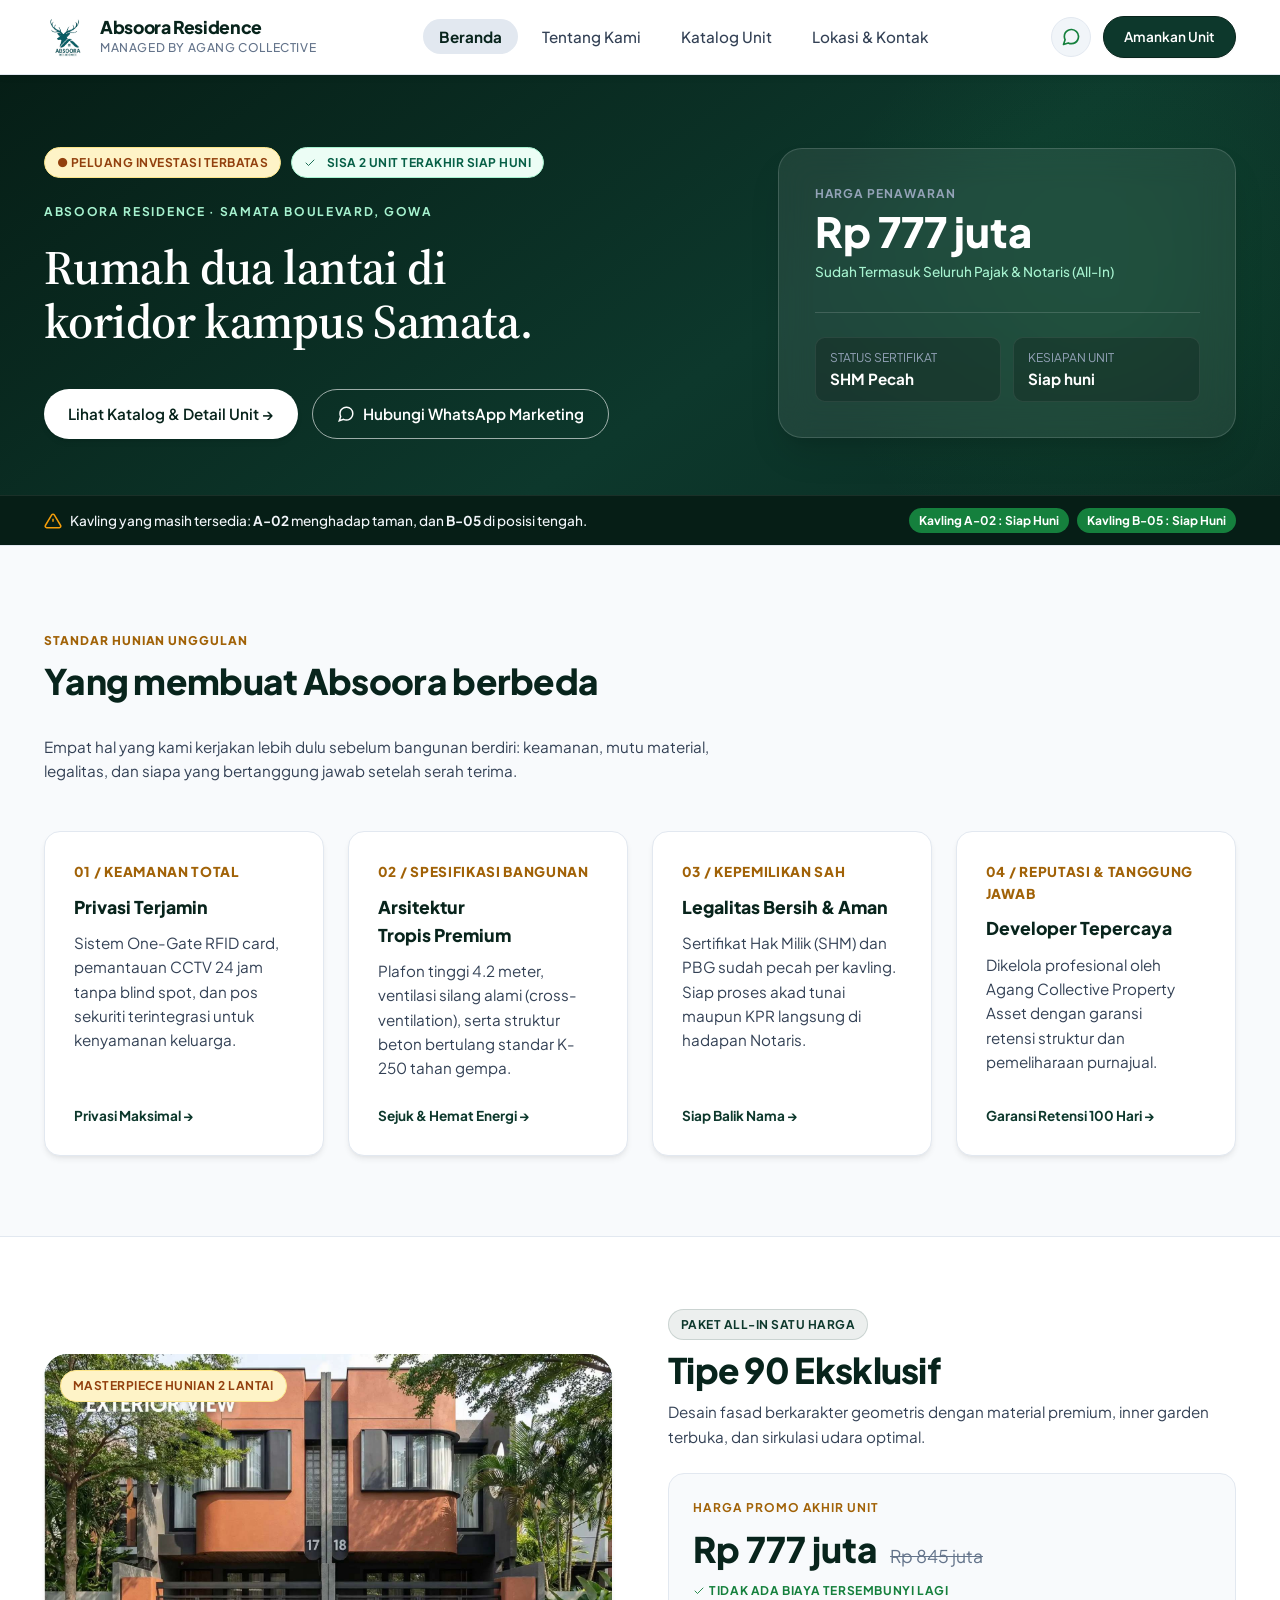
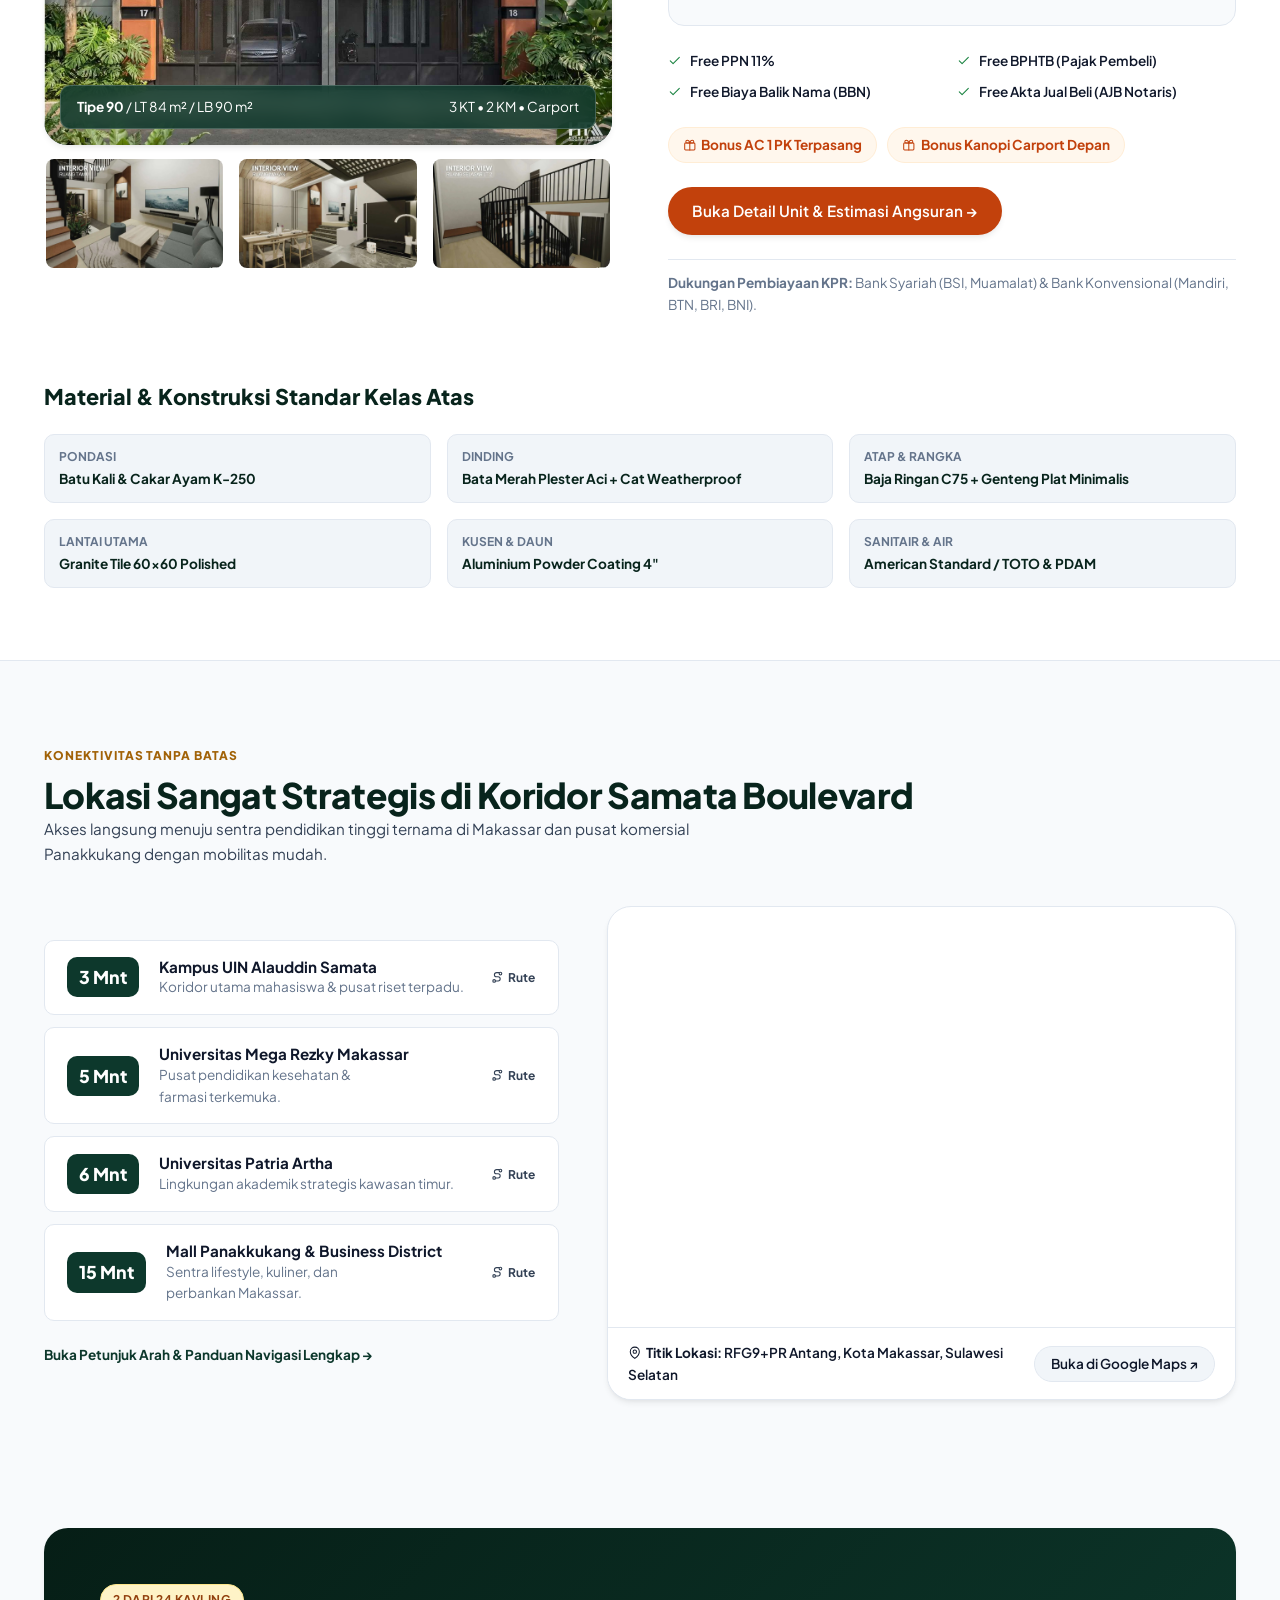
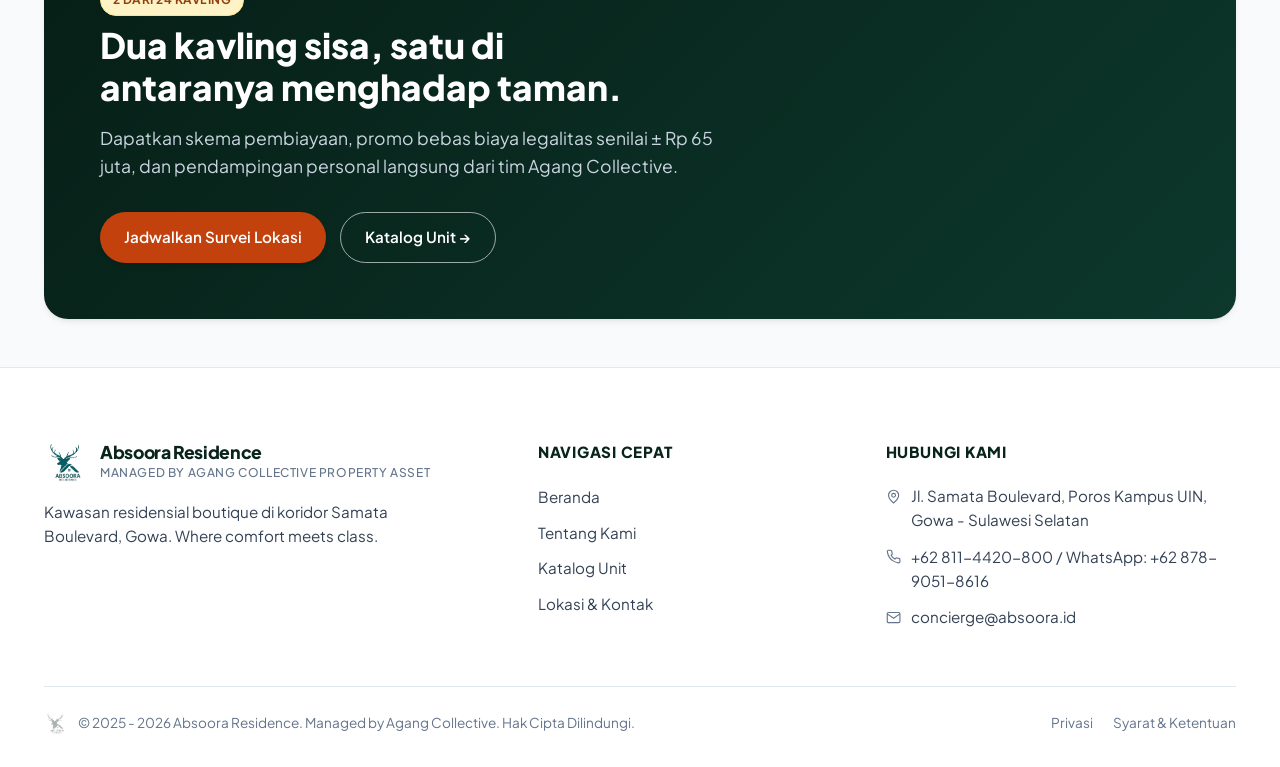
==== commit 559c4a40: "Update tampilan" ====
--- a/index.html
+++ b/index.html
@@ -4,7 +4,7 @@
   <meta charset="UTF-8">
   <meta name="viewport" content="width=device-width, initial-scale=1.0">
   <title>Absoora Residence | Where Comfort Meets Class - Samata Boulevard Gowa</title>
-  <meta name="description" content="Cluster eksklusif 2 lantai Tipe 90 di Samata Boulevard, Gowa - Makassar. Sisa 2 unit terakhir siap huni dengan SHM pecah dan harga All-In Rp 777 Juta.">
+  <meta name="description" content="Cluster 2 lantai Tipe 90 di Samata Boulevard, Gowa - Makassar. Tersedia 2 unit siap huni, SHM pecah, harga all-in Rp 777 juta.">
   <link rel="icon" type="image/png" href="assets/images/logo.png">
   <link rel="stylesheet" href="assets/css/style.css">
 </head>
@@ -40,7 +40,7 @@
           Amankan Unit
         </a>
         <button class="nav-toggle" id="nav-toggle-btn" aria-label="Toggle Menu">
-          ☰
+          <span class="ico" data-icon="menu"></span>
         </button>
       </div>
     </div>
@@ -54,13 +54,10 @@
           <div class="hero-content">
             <div class="hero-badges">
               <span class="badge badge-warning">● Peluang Investasi Terbatas</span>
-              <span class="badge badge-success">✓ Sisa 2 Unit Terakhir Siap Huni</span>
-            </div>
-            <h1 class="hero-title">ABSOORA RESIDENCE:</h1>
-            <p class="hero-subtitle">Where Comfort Meets Class</p>
-            <p class="hero-desc">
-              Mahakarya hunian tropis modern 2 lantai di Poros Samata Boulevard, Gowa - Makassar. Menghadirkan keseimbangan privasi, ceiling tinggi 4.2m yang sejuk, serta kepastian legalitas Sertifikat Hak Milik (SHM) yang telah pecah per kavling.
-            </p>
+              <span class="badge badge-success"><span class="ico" data-icon="check"></span>Sisa 2 Unit Terakhir Siap Huni</span>
+            </div>
+            <p class="hero-eyebrow">Absoora Residence · Samata Boulevard, Gowa</p>
+            <h1 class="hero-title">Rumah dua lantai di koridor kampus Samata.</h1>
             <div class="hero-ctas">
               <a href="katalog-unit.html" class="btn btn-white">
                 Lihat Katalog & Detail Unit →
@@ -74,8 +71,8 @@
 
           <!-- Floating Price Card -->
           <div class="hero-price-card">
-            <div class="price-card-label">Harga Penawaran Eksklusif</div>
-            <div class="price-card-amount">Rp 777.000.000</div>
+            <div class="price-card-label">Harga penawaran</div>
+            <div class="price-card-amount">Rp 777 juta</div>
             <div class="price-card-sub">Sudah Termasuk Seluruh Pajak & Notaris (All-In)</div>
             <div class="price-status-grid">
               <div class="status-cell">
@@ -84,7 +81,7 @@
               </div>
               <div class="status-cell">
                 <div class="status-label">Kesiapan Unit</div>
-                <div class="status-value">Siap Huni 100%</div>
+                <div class="status-value">Siap huni</div>
               </div>
             </div>
           </div>
@@ -97,7 +94,7 @@
       <div class="container alert-bar-inner">
         <div class="alert-message">
           <svg width="18" height="18" viewBox="0 0 24 24" fill="none" stroke="#f59e0b" stroke-width="2"><path d="M10.29 3.86L1.82 18a2 2 0 0 0 1.71 3h16.94a2 2 0 0 0 1.71-3L13.71 3.86a2 2 0 0 0-3.42 0z"/><line x1="12" y1="9" x2="12" y2="13"/><line x1="12" y1="17" x2="12.01" y2="17"/></svg>
-          <span>Perhatian: Cluster eksklusif hanya tersisa <strong>2 Kavling Terakhir</strong> (Tipe 90 Eksklusif 2 Lantai).</span>
+          <span>Kavling yang masih tersedia: <strong>A-02</strong> menghadap taman, dan <strong>B-05</strong> di posisi tengah.</span>
         </div>
         <div class="alert-tags">
           <span class="unit-tag">Kavling A-02 : Siap Huni</span>
@@ -106,16 +103,16 @@
       </div>
     </div>
 
-    <!-- 4 Keunggulan Eksklusif Section -->
+    <!-- Section 4 pilar keunggulan -->
     <section class="section-pillars">
       <div class="container">
         <div class="pillars-header">
           <div>
             <span class="section-tag">Standar Hunian Unggulan</span>
-            <h2 class="section-title">Keunggulan Eksklusif Absoora Residence</h2>
+            <h2 class="section-title">Yang membuat Absoora berbeda</h2>
           </div>
           <p class="section-desc">
-            Dikembangkan oleh Agang Collective dengan pendekatan kurasi material presisi, keamanan menyeluruh, serta keasrian lingkungan yang berkelanjutan.
+            Empat hal yang kami kerjakan lebih dulu sebelum bangunan berdiri: keamanan, mutu material, legalitas, dan siapa yang bertanggung jawab setelah serah terima.
           </p>
         </div>
 
@@ -194,8 +191,8 @@
           <div class="showcase-details">
             <div>
               <span class="badge badge-dark">Paket All-In Satu Harga</span>
-              <h2 class="section-title" style="margin-top: 8px;">Tipe 90 Eksklusif</h2>
-              <p class="section-desc" style="margin-top: 8px;">
+              <h2 class="section-title mt-8">Tipe 90 Eksklusif</h2>
+              <p class="section-desc mt-8">
                 Desain fasad berkarakter geometris dengan material premium, inner garden terbuka, dan sirkulasi udara optimal.
               </p>
             </div>
@@ -203,31 +200,31 @@
             <div class="unit-promo-price-box">
               <div class="promo-label">Harga Promo Akhir Unit</div>
               <div class="promo-price-row">
-                <span class="promo-price">Rp 777 Juta</span>
-                <span class="original-price">Rp 845 Juta</span>
-              </div>
-              <div class="promo-note">✓ TIDAK ADA BIAYA TERSEMBUNYI LAGI</div>
+                <span class="promo-price">Rp 777 juta</span>
+                <span class="original-price">Rp 845 juta</span>
+              </div>
+              <div class="promo-note"><span class="ico" data-icon="check"></span>TIDAK ADA BIAYA TERSEMBUNYI LAGI</div>
             </div>
 
             <!-- Benefits Checklist -->
             <div class="promo-benefits-grid">
               <div class="benefit-item">
-                <span class="benefit-check">✓</span> Free PPN 11%
+                <span class="benefit-check"><span class="ico" data-icon="check"></span></span> Free PPN 11%
               </div>
               <div class="benefit-item">
-                <span class="benefit-check">✓</span> Free BPHTB (Pajak Pembeli)
+                <span class="benefit-check"><span class="ico" data-icon="check"></span></span> Free BPHTB (Pajak Pembeli)
               </div>
               <div class="benefit-item">
-                <span class="benefit-check">✓</span> Free Biaya Balik Nama (BBN)
+                <span class="benefit-check"><span class="ico" data-icon="check"></span></span> Free Biaya Balik Nama (BBN)
               </div>
               <div class="benefit-item">
-                <span class="benefit-check">✓</span> Free Akta Jual Beli (AJB Notaris)
+                <span class="benefit-check"><span class="ico" data-icon="check"></span></span> Free Akta Jual Beli (AJB Notaris)
               </div>
             </div>
 
             <div class="bonus-pills">
-              <span class="bonus-pill">🎁 Bonus AC 1 PK Terpasang</span>
-              <span class="bonus-pill">🎁 Bonus Kanopi Carport Depan</span>
+              <span class="bonus-pill"><span class="ico" data-icon="gift"></span>Bonus AC 1 PK Terpasang</span>
+              <span class="bonus-pill"><span class="ico" data-icon="gift"></span>Bonus Kanopi Carport Depan</span>
             </div>
 
             <div>
@@ -237,15 +234,15 @@
             </div>
 
             <!-- Bank Financing Note -->
-            <div style="font-size: 0.82rem; color: var(--color-text-muted); border-top: 1px solid var(--border-light); padding-top: 12px;">
+            <div style="font-size: var(--fs-sm); color: var(--color-text-muted); border-top: 1px solid var(--border-light); padding-top: 12px">
               <strong>Dukungan Pembiayaan KPR:</strong> Bank Syariah (BSI, Muamalat) & Bank Konvensional (Mandiri, BTN, BRI, BNI).
             </div>
           </div>
         </div>
 
         <!-- Material & Construction Specs Row -->
-        <div style="margin-top: 4rem;">
-          <h3 style="font-size: 1.3rem; font-weight: 800; color: var(--color-primary-dark); margin-bottom: 1.25rem;">
+        <div class="mt-64">
+          <h3 style="font-size: var(--fs-lg); font-weight: 800; color: var(--color-primary-dark); margin-bottom: 1.25rem">
             Material & Konstruksi Standar Kelas Atas
           </h3>
           <div class="material-specs-grid">
@@ -292,36 +289,36 @@
         <div class="connectivity-grid">
           <!-- Left: Commute times -->
           <div class="commute-cards-list">
-            <div class="commute-card">
+            <a class="commute-card" href="https://www.google.com/maps/dir/?api=1&origin=Kampus%202%20UIN%20Alauddin%20Makassar%20Samata&destination=-5.1714583%2C119.4711739&travelmode=driving" target="_blank" rel="noopener noreferrer" title="Buka rute dari Kampus 2 UIN Alauddin Makassar Samata ke Absoora Residence">
               <div class="commute-time-badge">3 Mnt</div>
               <div class="commute-info">
                 <h4>Kampus UIN Alauddin Samata</h4>
                 <p>Koridor utama mahasiswa & pusat riset terpadu.</p>
               </div>
-            </div>
-            <div class="commute-card">
+            <span class="commute-route-hint"><span class="ico" data-icon="route"></span>Rute</span></a>
+            <a class="commute-card" href="https://www.google.com/maps/dir/?api=1&origin=Universitas%20Mega%20Rezky%20Makassar&destination=-5.1714583%2C119.4711739&travelmode=driving" target="_blank" rel="noopener noreferrer" title="Buka rute dari Universitas Mega Rezky Makassar ke Absoora Residence">
               <div class="commute-time-badge">5 Mnt</div>
               <div class="commute-info">
                 <h4>Universitas Mega Rezky Makassar</h4>
                 <p>Pusat pendidikan kesehatan & farmasi terkemuka.</p>
               </div>
-            </div>
-            <div class="commute-card">
+            <span class="commute-route-hint"><span class="ico" data-icon="route"></span>Rute</span></a>
+            <a class="commute-card" href="https://www.google.com/maps/dir/?api=1&origin=Universitas%20Patria%20Artha%20Makassar&destination=-5.1714583%2C119.4711739&travelmode=driving" target="_blank" rel="noopener noreferrer" title="Buka rute dari Universitas Patria Artha Makassar ke Absoora Residence">
               <div class="commute-time-badge">6 Mnt</div>
               <div class="commute-info">
                 <h4>Universitas Patria Artha</h4>
                 <p>Lingkungan akademik strategis kawasan timur.</p>
               </div>
-            </div>
-            <div class="commute-card">
+            <span class="commute-route-hint"><span class="ico" data-icon="route"></span>Rute</span></a>
+            <a class="commute-card" href="https://www.google.com/maps/dir/?api=1&origin=Mall%20Panakkukang%20Makassar&destination=-5.1714583%2C119.4711739&travelmode=driving" target="_blank" rel="noopener noreferrer" title="Buka rute dari Mall Panakkukang Makassar ke Absoora Residence">
               <div class="commute-time-badge">15 Mnt</div>
               <div class="commute-info">
                 <h4>Mall Panakkukang & Business District</h4>
                 <p>Sentra lifestyle, kuliner, dan perbankan Makassar.</p>
               </div>
-            </div>
-            <div style="margin-top: 8px;">
-              <a href="lokasi-kontak.html" class="pillar-link" style="font-weight: 700;">
+            <span class="commute-route-hint"><span class="ico" data-icon="route"></span>Rute</span></a>
+            <div class="mt-8">
+              <a style="font-weight: 700" href="lokasi-kontak.html" class="pillar-link">
                 Buka Petunjuk Arah & Panduan Navigasi Lengkap →
               </a>
             </div>
@@ -340,9 +337,9 @@
             </iframe>
             <div class="map-floating-bar">
               <div class="map-bar-text">
-                📍 <strong>Titik Lokasi:</strong> RFG9+PR Antang, Kota Makassar, Sulawesi Selatan
-              </div>
-              <a href="https://maps.app.goo.gl/V78zn9myAa6kSxkH8" target="_blank" rel="noopener noreferrer" class="btn btn-secondary" style="padding: 6px 16px; font-size: 0.85rem;">
+                <span class="ico" data-icon="pin"></span><strong>Titik Lokasi:</strong> RFG9+PR Antang, Kota Makassar, Sulawesi Selatan
+              </div>
+              <a style="padding: 6px 16px; font-size: var(--fs-sm)" href="https://maps.app.goo.gl/V78zn9myAa6kSxkH8" target="_blank" rel="noopener noreferrer" class="btn btn-secondary">
                 Buka di Google Maps ↗
               </a>
             </div>
@@ -355,10 +352,10 @@
     <div class="container">
       <div class="pre-footer-banner">
         <div class="pre-footer-content">
-          <span class="badge badge-warning">Unit Terakhir Sebelum Sold Out Total</span>
-          <h2 class="pre-footer-title">Amankan Unit Terakhir Anda Hari Ini</h2>
+          <span class="badge badge-warning">2 dari 24 kavling</span>
+          <h2 class="pre-footer-title">Dua kavling sisa, satu di antaranya menghadap taman.</h2>
           <p class="pre-footer-desc">
-            Dapatkan skema pembiayaan eksklusif, promo bebas biaya legalitas senilai ± Rp 65 Juta, dan pendampingan personal langsung dari tim Agang Collective.
+            Dapatkan skema pembiayaan, promo bebas biaya legalitas senilai ± Rp 65 juta, dan pendampingan personal langsung dari tim Agang Collective.
           </p>
           <div class="pre-footer-actions">
             <!-- Tombol 'Jadwalkan Survei Lokasi' sesuai arahan prompt -->
@@ -381,15 +378,15 @@
       <div class="footer-grid">
         <!-- Col 1: Brand Info -->
         <div>
-          <div class="header-brand" style="margin-bottom: 1rem;">
+          <div class="header-brand mb-16">
             <img src="assets/images/logo.png" alt="Logo Absoora" class="brand-logo-img">
             <div class="brand-info">
               <span class="brand-name">Absoora Residence</span>
               <span class="brand-sub">Managed by Agang Collective Property Asset</span>
             </div>
           </div>
-          <p style="font-size: 0.92rem; color: var(--color-text-body); line-height: 1.6; max-width: 360px;">
-            Kawasan residensial boutique eksklusif di koridor emas Samata Boulevard, memadukan arsitektur tropis modern dan ketenangan hidup berkelanjutan.
+          <p class="footer-blurb">
+            Kawasan residensial boutique di koridor Samata Boulevard, Gowa. Where comfort meets class.
           </p>
         </div>
 
@@ -409,15 +406,15 @@
           <h4 class="footer-col-title">Hubungi Kami</h4>
           <div class="footer-contact-items">
             <div class="footer-contact-row">
-              <span>📍</span>
+              <span><span class="ico" data-icon="pin"></span></span>
               <span>Jl. Samata Boulevard, Poros Kampus UIN, Gowa - Sulawesi Selatan</span>
             </div>
             <div class="footer-contact-row">
-              <span>📞</span>
+              <span><span class="ico" data-icon="phone"></span></span>
               <span>+62 811-4420-800 / WhatsApp: +62 878-9051-8616</span>
             </div>
             <div class="footer-contact-row">
-              <span>✉️</span>
+              <span><span class="ico" data-icon="mail"></span></span>
               <span>concierge@absoora.id</span>
             </div>
           </div>
@@ -431,8 +428,8 @@
           <span>© 2025 - 2026 Absoora Residence. Managed by Agang Collective. Hak Cipta Dilindungi.</span>
         </div>
         <div class="footer-legal-links">
-          <a href="#">Privasi</a>
-          <a href="#">Syarat & Ketentuan</a>
+          <a href="legal.html#privasi">Privasi</a>
+          <a href="legal.html#syarat">Syarat &amp; Ketentuan</a>
         </div>
       </div>
     </div>
--- a/assets/css/style.css
+++ b/assets/css/style.css
@@ -3,7 +3,7 @@
    Designed for Agang Collective
    ========================================================================== */
 
-@import url('https://fonts.googleapis.com/css2?family=Plus+Jakarta+Sans:ital,wght@0,300;0,400;0,500;0,600;0,700;0,800;1,400;1,600&family=Playfair+Display:ital,wght@0,600;1,400;1,600&display=swap');
+@import url('https://fonts.googleapis.com/css2?family=Plus+Jakarta+Sans:ital,wght@0,300;0,400;0,500;0,600;0,700;0,800;1,400;1,600&family=Source+Serif+4:ital,opsz,wght@0,8..60,400..700;1,8..60,400&display=swap');
 
 :root {
   --color-primary-dark: #08241c;
@@ -14,14 +14,14 @@
   --color-emerald-light: #22c55e;
   --color-mint-bg: #ecfdf5;
   --color-mint-border: #a7f3d0;
-  --color-accent-amber: #d97706;
+  --color-accent-amber: #a16207;
   --color-accent-orange: #f97316;
-  --color-accent-btn: #ea580c;
-  --color-accent-btn-hover: #c2410c;
-
-  --color-bg-base: #f8faf8;
+  --color-accent-btn: #c2410c;
+  --color-accent-btn-hover: #9a3412;
+
+  --color-bg-base: #f8fafc;
   --color-bg-white: #ffffff;
-  --color-bg-surface: #f1f5f3;
+  --color-bg-surface: #f1f5f9;
   --color-bg-dark-card: #0c2d23;
 
   --color-text-main: #0f172a;
@@ -33,6 +33,38 @@
   --border-light: #e2e8f0;
   --border-medium: #cbd5e1;
 
+  /* ---- Type scale (9 steps) ---- */
+  --fs-xs: 0.75rem;
+  --fs-sm: 0.85rem;
+  --fs-base: 0.95rem;
+  --fs-md: 1.1rem;
+  --fs-lg: 1.35rem;
+  --fs-xl: 1.7rem;
+  --fs-2xl: 2.2rem;
+  --fs-3xl: 2.6rem;
+  --fs-4xl: 3rem;
+
+  /* ---- Extended palette ---- */
+  --color-white: #ffffff;
+  --color-danger: #b91c1c;
+  --color-mint-soft: #a7f3d0;
+  --color-mint-100: #d1fae5;
+  --color-mint-800: #166534;
+  --color-mint-900: #065f46;
+  --color-text-on-dark-dim: #cbd5e1;
+  --color-warn-bg: #fef3c7;
+  --color-warn-border: #fde68a;
+  --color-warn-text: #92400e;
+  --color-orange-bg: #fff7ed;
+  --color-orange-border: #ffedd5;
+  --color-slate-800: #0f2d3d;
+  --color-deep-1: #061e16;
+  --color-deep-2: #09261e;
+  --color-deep-3: #0a2d23;
+
+  /* ---- Elevation ---- */
+  --shadow-focus: 0 0 0 3px rgba(21, 128, 61, 0.18);
+
   --radius-sm: 6px;
   --radius-md: 10px;
   --radius-lg: 16px;
@@ -45,7 +77,7 @@
   --shadow-xl: 0 20px 35px -5px rgba(0, 0, 0, 0.12), 0 8px 12px -3px rgba(0, 0, 0, 0.06);
 
   --font-main: 'Plus Jakarta Sans', system-ui, -apple-system, sans-serif;
-  --font-serif: 'Playfair Display', Georgia, serif;
+  --font-serif: 'Source Serif 4', Georgia, serif;
   --container-max: 1240px;
 }
 
@@ -97,6 +129,58 @@
 }
 
 /* ==========================================================================
+   Inline SVG icons (replaces emoji glyphs)
+   ========================================================================== */
+
+.ico {
+  display: inline-flex;
+  align-items: center;
+  justify-content: center;
+  width: 1em;
+  height: 1em;
+  flex-shrink: 0;
+  vertical-align: -0.125em;
+  color: inherit;
+  margin-right: 0.35em;
+}
+
+/* Containers that already space children with flex gap, or hold the icon alone */
+.footer-contact-row .ico,
+.commute-route-hint .ico,
+.benefit-check .ico,
+.channel-icon .ico,
+.nav-toggle .ico,
+.media-specs-overlay .ico {
+  margin-right: 0;
+}
+
+.ico svg {
+  width: 100%;
+  height: 100%;
+  display: block;
+  fill: none;
+  stroke: currentColor;
+  stroke-width: 1.8;
+  stroke-linecap: round;
+  stroke-linejoin: round;
+}
+
+.ico-lg {
+  width: 1.25em;
+  height: 1.25em;
+  vertical-align: middle;
+}
+
+.footer-contact-row .ico {
+  margin-top: 0.22em;
+  color: var(--color-text-muted);
+}
+
+.benefit-check .ico {
+  stroke-width: 2.6;
+}
+
+/* ==========================================================================
    Navigation Bar
    ========================================================================== */
 
@@ -107,7 +191,7 @@
   background-color: rgba(255, 255, 255, 0.95);
   backdrop-filter: blur(10px);
   border-bottom: 1px solid var(--border-light);
-  box-shadow: var(--shadow-sm);
+  box-shadow: var(--shadow-md);
 }
 
 .header-container {
@@ -135,7 +219,7 @@
 }
 
 .brand-name {
-  font-size: 1.15rem;
+  font-size: var(--fs-md);
   font-weight: 800;
   color: var(--color-primary-dark);
   letter-spacing: -0.02em;
@@ -143,7 +227,7 @@
 }
 
 .brand-sub {
-  font-size: 0.72rem;
+  font-size: var(--fs-xs);
   font-weight: 500;
   color: var(--color-text-muted);
   text-transform: uppercase;
@@ -163,7 +247,7 @@
 }
 
 .nav-link {
-  font-size: 0.92rem;
+  font-size: var(--fs-base);
   font-weight: 500;
   color: var(--color-text-body);
   padding: 8px 16px;
@@ -180,7 +264,7 @@
 .nav-link.active {
   font-weight: 700;
   color: var(--color-primary-dark);
-  background-color: #e2e8f0;
+  background-color: var(--border-light);
 }
 
 .header-actions {
@@ -196,15 +280,15 @@
   width: 40px;
   height: 40px;
   border-radius: var(--radius-full);
-  background-color: #f1f5f9;
+  background-color: var(--color-bg-surface);
   color: var(--color-emerald);
   border: 1px solid var(--border-light);
   transition: all 0.2s ease;
 }
 
 .btn-icon-wa:hover {
-  background-color: #dcfce7;
-  color: #166534;
+  background-color: var(--color-mint-100);
+  color: var(--color-mint-800);
   transform: translateY(-1px);
 }
 
@@ -214,19 +298,19 @@
   justify-content: center;
   gap: 8px;
   background-color: var(--color-primary);
-  color: #ffffff;
+  color: var(--color-white);
   padding: 9px 20px;
-  font-size: 0.88rem;
+  font-size: var(--fs-sm);
   font-weight: 600;
   border-radius: var(--radius-full);
   border: 1px solid var(--color-primary-dark);
   transition: all 0.2s ease;
-  box-shadow: 0 2px 4px rgba(13, 56, 44, 0.15);
+  box-shadow: var(--shadow-sm);
 }
 
 .btn-header-cta:hover {
   background-color: var(--color-primary-hover);
-  box-shadow: 0 4px 10px rgba(13, 56, 44, 0.25);
+  box-shadow: var(--shadow-md);
   transform: translateY(-1px);
 }
 
@@ -234,7 +318,7 @@
   display: none;
   background: none;
   border: none;
-  font-size: 1.5rem;
+  font-size: var(--fs-xl);
   color: var(--color-text-main);
   cursor: pointer;
   padding: 4px;
@@ -255,64 +339,74 @@
   border: none;
   cursor: pointer;
   transition: all 0.2s ease;
-  font-size: 0.95rem;
+  font-size: var(--fs-base);
+  text-align: center;
+}
+
+/* Short, fixed-width labels only — long button labels must stay wrappable
+   so they don't force horizontal overflow on narrow screens. */
+.btn-header-cta,
+.sticky-bar-actions .btn,
+.map-floating-bar .btn,
+.pre-footer-actions .btn {
+  white-space: nowrap;
 }
 
 .btn-primary-orange {
   background-color: var(--color-accent-btn);
-  color: #ffffff;
-  box-shadow: 0 4px 12px rgba(234, 88, 12, 0.25);
+  color: var(--color-white);
+  box-shadow: var(--shadow-md);
 }
 
 .btn-primary-orange:hover {
   background-color: var(--color-accent-btn-hover);
-  box-shadow: 0 6px 16px rgba(234, 88, 12, 0.35);
+  box-shadow: var(--shadow-lg);
   transform: translateY(-1px);
 }
 
 .btn-primary-green {
   background-color: var(--color-primary);
-  color: #ffffff;
-  box-shadow: 0 4px 12px rgba(13, 56, 44, 0.2);
+  color: var(--color-white);
+  box-shadow: var(--shadow-md);
 }
 
 .btn-primary-green:hover {
   background-color: var(--color-primary-hover);
-  box-shadow: 0 6px 16px rgba(13, 56, 44, 0.3);
+  box-shadow: var(--shadow-lg);
   transform: translateY(-1px);
 }
 
 .btn-outline-white {
   background-color: transparent;
-  color: #ffffff;
+  color: var(--color-white);
   border: 1.5px solid rgba(255, 255, 255, 0.6);
 }
 
 .btn-outline-white:hover {
   background-color: rgba(255, 255, 255, 0.15);
-  border-color: #ffffff;
+  border-color: var(--color-white);
 }
 
 .btn-white {
-  background-color: #ffffff;
+  background-color: var(--color-white);
   color: var(--color-primary-dark);
   box-shadow: var(--shadow-md);
 }
 
 .btn-white:hover {
-  background-color: #f8fafc;
+  background-color: var(--color-bg-base);
   transform: translateY(-1px);
-  box-shadow: var(--shadow-lg);
+  box-shadow: var(--shadow-md);
 }
 
 .btn-secondary {
-  background-color: #f1f5f9;
+  background-color: var(--color-bg-surface);
   color: var(--color-text-main);
   border: 1px solid var(--border-light);
 }
 
 .btn-secondary:hover {
-  background-color: #e2e8f0;
+  background-color: var(--border-light);
   color: var(--color-primary-dark);
 }
 
@@ -322,7 +416,7 @@
   align-items: center;
   gap: 6px;
   padding: 5px 12px;
-  font-size: 0.78rem;
+  font-size: var(--fs-xs);
   font-weight: 700;
   text-transform: uppercase;
   letter-spacing: 0.04em;
@@ -330,14 +424,14 @@
 }
 
 .badge-warning {
-  background-color: #fef3c7;
-  color: #92400e;
-  border: 1px solid #fde68a;
+  background-color: var(--color-warn-bg);
+  color: var(--color-warn-text);
+  border: 1px solid var(--color-warn-border);
 }
 
 .badge-success {
   background-color: var(--color-mint-bg);
-  color: #065f46;
+  color: var(--color-mint-900);
   border: 1px solid var(--color-mint-border);
 }
 
@@ -349,7 +443,7 @@
 
 .badge-white {
   background-color: rgba(255, 255, 255, 0.15);
-  color: #ffffff;
+  color: var(--color-white);
   backdrop-filter: blur(4px);
   border: 1px solid rgba(255, 255, 255, 0.25);
 }
@@ -357,7 +451,7 @@
 /* Section Header standard */
 .section-tag {
   display: inline-block;
-  font-size: 0.78rem;
+  font-size: var(--fs-xs);
   font-weight: 800;
   color: var(--color-accent-amber);
   text-transform: uppercase;
@@ -366,7 +460,8 @@
 }
 
 .section-title {
-  font-size: 2rem;
+  font-family: var(--font-main);
+  font-size: var(--fs-2xl);
   font-weight: 800;
   color: var(--color-primary-dark);
   letter-spacing: -0.02em;
@@ -374,7 +469,7 @@
 }
 
 .section-desc {
-  font-size: 1rem;
+  font-size: var(--fs-base);
   color: var(--color-text-body);
   max-width: 680px;
 }
@@ -384,8 +479,8 @@
    ========================================================================== */
 
 .hero-section {
-  background: linear-gradient(145deg, #071f17 0%, #0d382c 60%, #0a2d23 100%);
-  color: #ffffff;
+  background: linear-gradient(145deg, var(--color-deep-1) 0%, var(--color-primary) 60%, var(--color-deep-3) 100%);
+  color: var(--color-white);
   padding: 4.5rem 0 3.5rem 0;
   position: relative;
   overflow: hidden;
@@ -417,30 +512,34 @@
   margin-bottom: 1.5rem;
 }
 
+.hero-eyebrow {
+  font-size: var(--fs-xs);
+  font-weight: 700;
+  letter-spacing: 0.14em;
+  text-transform: uppercase;
+  color: var(--color-mint-soft);
+  margin-bottom: 1.25rem;
+}
+
 .hero-title {
-  font-size: 3rem;
-  font-weight: 800;
-  line-height: 1.15;
-  letter-spacing: -0.03em;
-  color: #ffffff;
-  margin-bottom: 0.5rem;
-}
-
-.hero-subtitle {
   font-family: var(--font-serif);
-  font-size: 1.85rem;
-  font-style: italic;
-  font-weight: 400;
-  color: #a7f3d0;
-  margin-bottom: 1.25rem;
+  font-size: var(--fs-4xl);
+  font-weight: 600;
+  line-height: 1.12;
+  letter-spacing: -0.012em;
+  color: var(--color-white);
+  margin-bottom: 2.5rem;
+  max-width: 22ch;
+  text-wrap: balance;
 }
 
 .hero-desc {
-  font-size: 1.05rem;
-  color: #cbd5e1;
+  font-size: var(--fs-md);
+  color: var(--color-text-on-dark-dim);
   line-height: 1.7;
   margin-bottom: 2rem;
-  max-width: 580px;
+  max-width: 54ch;
+  text-wrap: pretty;
 }
 
 .hero-ctas {
@@ -456,29 +555,29 @@
   border: 1px solid rgba(255, 255, 255, 0.15);
   border-radius: var(--radius-xl);
   padding: 2.2rem;
-  box-shadow: 0 25px 50px -12px rgba(0, 0, 0, 0.4);
+  box-shadow: var(--shadow-xl);
 }
 
 .price-card-label {
-  font-size: 0.8rem;
+  font-size: var(--fs-xs);
   font-weight: 700;
   letter-spacing: 0.08em;
-  color: #94a3b8;
+  color: var(--color-text-light);
   text-transform: uppercase;
   margin-bottom: 6px;
 }
 
 .price-card-amount {
-  font-size: 2.6rem;
-  font-weight: 800;
-  color: #ffffff;
+  font-size: var(--fs-3xl);
+  font-weight: 800;
+  color: var(--color-white);
   line-height: 1.1;
   margin-bottom: 6px;
 }
 
 .price-card-sub {
-  font-size: 0.88rem;
-  color: #86efac;
+  font-size: var(--fs-sm);
+  color: var(--color-mint-soft);
   font-weight: 500;
   margin-bottom: 1.8rem;
 }
@@ -499,24 +598,24 @@
 }
 
 .status-label {
-  font-size: 0.72rem;
-  color: #94a3b8;
+  font-size: var(--fs-xs);
+  color: var(--color-text-light);
   text-transform: uppercase;
 }
 
 .status-value {
-  font-size: 0.95rem;
+  font-size: var(--fs-base);
   font-weight: 700;
-  color: #ffffff;
+  color: var(--color-white);
 }
 
 /* Alert Notification Bar under Hero */
 .hero-alert-bar {
-  background-color: #061e16;
+  background-color: var(--color-deep-1);
   border-top: 1px solid rgba(255, 255, 255, 0.08);
   border-bottom: 1px solid var(--border-light);
   padding: 12px 0;
-  font-size: 0.9rem;
+  font-size: var(--fs-sm);
 }
 
 .alert-bar-inner {
@@ -531,7 +630,7 @@
   display: flex;
   align-items: center;
   gap: 8px;
-  color: #f1f5f9;
+  color: var(--color-bg-surface);
   font-weight: 500;
 }
 
@@ -541,11 +640,11 @@
 }
 
 .unit-tag {
-  background-color: #15803d;
-  color: #ffffff;
+  background-color: var(--color-emerald);
+  color: var(--color-white);
   padding: 3px 10px;
   border-radius: var(--radius-full);
-  font-size: 0.75rem;
+  font-size: var(--fs-xs);
   font-weight: 700;
 }
 
@@ -574,7 +673,7 @@
 }
 
 .pillar-card {
-  background-color: #ffffff;
+  background-color: var(--color-white);
   border: 1px solid var(--border-light);
   border-radius: var(--radius-lg);
   padding: 1.8rem;
@@ -582,17 +681,17 @@
   flex-direction: column;
   justify-content: space-between;
   transition: all 0.25s ease;
-  box-shadow: var(--shadow-sm);
+  box-shadow: var(--shadow-md);
 }
 
 .pillar-card:hover {
   transform: translateY(-4px);
-  box-shadow: var(--shadow-lg);
+  box-shadow: var(--shadow-md);
   border-color: var(--color-mint-border);
 }
 
 .pillar-num {
-  font-size: 0.85rem;
+  font-size: var(--fs-sm);
   font-weight: 800;
   color: var(--color-accent-amber);
   margin-bottom: 10px;
@@ -601,21 +700,21 @@
 }
 
 .pillar-title {
-  font-size: 1.2rem;
+  font-size: var(--fs-md);
   font-weight: 800;
   color: var(--color-primary-dark);
   margin-bottom: 10px;
 }
 
 .pillar-text {
-  font-size: 0.92rem;
+  font-size: var(--fs-base);
   color: var(--color-text-body);
   line-height: 1.6;
   margin-bottom: 1.5rem;
 }
 
 .pillar-link {
-  font-size: 0.88rem;
+  font-size: var(--fs-sm);
   font-weight: 700;
   color: var(--color-primary);
   display: inline-flex;
@@ -633,7 +732,7 @@
 
 .section-unit-highlight {
   padding: 4.5rem 0;
-  background-color: #ffffff;
+  background-color: var(--color-white);
   border-top: 1px solid var(--border-light);
   border-bottom: 1px solid var(--border-light);
 }
@@ -655,9 +754,9 @@
   position: relative;
   border-radius: var(--radius-xl);
   overflow: hidden;
-  box-shadow: var(--shadow-lg);
+  box-shadow: var(--shadow-md);
   aspect-ratio: 16 / 11;
-  background-color: #0d382c;
+  background-color: var(--color-primary);
 }
 
 .media-main-wrap img {
@@ -687,11 +786,11 @@
   border: 1px solid rgba(255, 255, 255, 0.2);
   border-radius: var(--radius-md);
   padding: 10px 16px;
-  color: #ffffff;
+  color: var(--color-white);
   display: flex;
   justify-content: space-between;
   align-items: center;
-  font-size: 0.88rem;
+  font-size: var(--fs-sm);
 }
 
 .media-thumbs {
@@ -737,7 +836,7 @@
 }
 
 .promo-label {
-  font-size: 0.75rem;
+  font-size: var(--fs-xs);
   font-weight: 700;
   color: var(--color-accent-amber);
   letter-spacing: 0.08em;
@@ -751,20 +850,21 @@
   margin: 4px 0;
 }
 
-.promo-price {
-  font-size: 2.4rem;
+.promo-price,
+.catalog-price {
+  font-size: var(--fs-2xl);
   font-weight: 800;
   color: var(--color-primary-dark);
 }
 
 .original-price {
-  font-size: 1.15rem;
+  font-size: var(--fs-md);
   color: var(--color-text-muted);
   text-decoration: line-through;
 }
 
 .promo-note {
-  font-size: 0.78rem;
+  font-size: var(--fs-xs);
   font-weight: 700;
   color: var(--color-emerald);
   letter-spacing: 0.05em;
@@ -780,7 +880,7 @@
   display: flex;
   align-items: center;
   gap: 8px;
-  font-size: 0.9rem;
+  font-size: var(--fs-sm);
   font-weight: 600;
   color: var(--color-text-main);
 }
@@ -797,12 +897,12 @@
 }
 
 .bonus-pill {
-  background-color: #fff7ed;
-  border: 1px solid #ffedd5;
-  color: #c2410c;
+  background-color: var(--color-orange-bg);
+  border: 1px solid var(--color-orange-border);
+  color: var(--color-accent-btn);
   padding: 6px 14px;
   border-radius: var(--radius-full);
-  font-size: 0.82rem;
+  font-size: var(--fs-sm);
   font-weight: 700;
 }
 
@@ -821,7 +921,7 @@
 }
 
 .material-spec-title {
-  font-size: 0.75rem;
+  font-size: var(--fs-xs);
   font-weight: 700;
   color: var(--color-text-muted);
   text-transform: uppercase;
@@ -829,7 +929,7 @@
 }
 
 .material-spec-val {
-  font-size: 0.88rem;
+  font-size: var(--fs-sm);
   font-weight: 700;
   color: var(--color-primary-dark);
 }
@@ -858,7 +958,7 @@
 }
 
 .commute-card {
-  background-color: #ffffff;
+  background-color: var(--color-white);
   border: 1px solid var(--border-light);
   border-radius: var(--radius-md);
   padding: 1rem 1.4rem;
@@ -866,18 +966,61 @@
   align-items: center;
   gap: 1.2rem;
   transition: all 0.2s ease;
+  text-align: left;
+  width: 100%;
+}
+
+a.commute-card:hover,
+a.commute-card:focus-visible {
+  border-color: var(--color-emerald);
+  transform: translateX(4px);
+  box-shadow: var(--shadow-md);
+  outline: none;
 }
 
 .commute-card:hover {
   border-color: var(--color-emerald);
   transform: translateX(4px);
-  box-shadow: var(--shadow-sm);
+  box-shadow: var(--shadow-md);
+}
+
+.commute-info {
+  flex: 1;
+  min-width: 0;
+}
+
+.commute-route-hint {
+  display: inline-flex;
+  align-items: center;
+  gap: 5px;
+  font-size: var(--fs-xs);
+  font-weight: 700;
+  color: var(--color-text-body);
+  white-space: nowrap;
+  transition: color 0.2s ease;
+}
+
+.commute-route-hint .ico {
+  width: 1.05em;
+  height: 1.05em;
+}
+
+.commute-route-hint .ico svg {
+  stroke-width: 2.1;
+}
+
+.access-card .commute-route-hint {
+  margin-top: 10px;
+}
+
+a.commute-card:hover .commute-route-hint {
+  color: var(--color-emerald);
 }
 
 .commute-time-badge {
-  background-color: #0d382c;
-  color: #ffffff;
-  font-size: 1.1rem;
+  background-color: var(--color-primary);
+  color: var(--color-white);
+  font-size: var(--fs-md);
   font-weight: 800;
   padding: 6px 12px;
   border-radius: var(--radius-md);
@@ -885,19 +1028,19 @@
 }
 
 .commute-info h4 {
-  font-size: 1rem;
+  font-size: var(--fs-base);
   font-weight: 700;
   color: var(--color-text-main);
   line-height: 1.3;
 }
 
 .commute-info p {
-  font-size: 0.85rem;
+  font-size: var(--fs-sm);
   color: var(--color-text-muted);
 }
 
 .map-embed-wrapper {
-  background-color: #ffffff;
+  background-color: var(--color-white);
   border: 1px solid var(--border-light);
   border-radius: var(--radius-xl);
   overflow: hidden;
@@ -917,12 +1060,12 @@
   justify-content: space-between;
   align-items: center;
   padding: 14px 20px;
-  background-color: #ffffff;
+  background-color: var(--color-white);
   border-top: 1px solid var(--border-light);
 }
 
 .map-bar-text {
-  font-size: 0.88rem;
+  font-size: var(--fs-sm);
   font-weight: 600;
   color: var(--color-text-main);
 }
@@ -932,14 +1075,14 @@
    ========================================================================== */
 
 .pre-footer-banner {
-  background: linear-gradient(135deg, #07221a 0%, #0d382c 100%);
-  color: #ffffff;
+  background: linear-gradient(135deg, var(--color-deep-1) 0%, var(--color-primary) 100%);
+  color: var(--color-white);
   border-radius: var(--radius-xl);
   padding: 3.5rem;
   margin: 3rem auto;
   position: relative;
   overflow: hidden;
-  box-shadow: var(--shadow-xl);
+  box-shadow: var(--shadow-md);
 }
 
 .pre-footer-content {
@@ -949,16 +1092,16 @@
 }
 
 .pre-footer-title {
-  font-size: 2.2rem;
+  font-size: var(--fs-2xl);
   font-weight: 800;
   line-height: 1.2;
   margin: 8px 0 16px 0;
-  color: #ffffff;
+  color: var(--color-white);
 }
 
 .pre-footer-desc {
-  font-size: 1.05rem;
-  color: #cbd5e1;
+  font-size: var(--fs-md);
+  color: var(--color-text-on-dark-dim);
   margin-bottom: 2rem;
   line-height: 1.6;
 }
@@ -977,7 +1120,7 @@
   display: flex;
   align-items: center;
   gap: 8px;
-  font-size: 0.85rem;
+  font-size: var(--fs-sm);
   color: var(--color-text-muted);
   margin-bottom: 1rem;
 }
@@ -988,7 +1131,7 @@
 
 .detail-unit-hero {
   padding: 2.5rem 0 3.5rem 0;
-  background-color: #ffffff;
+  background-color: var(--color-white);
 }
 
 /* 4-pane Asymmetrical Collage Grid */
@@ -1006,7 +1149,7 @@
   position: relative;
   overflow: hidden;
   cursor: pointer;
-  background-color: #0f172a;
+  background-color: var(--color-text-main);
 }
 
 .gallery-pane img {
@@ -1040,23 +1183,30 @@
 
 .pane-caption-bottom {
   position: absolute;
-  bottom: 14px;
-  left: 14px;
-  right: 14px;
-  background: linear-gradient(to top, rgba(0, 0, 0, 0.8) 0%, transparent 100%);
-  padding: 20px 10px 5px 10px;
-  color: #ffffff;
+  bottom: 0;
+  left: 0;
+  right: 0;
+  background: linear-gradient(
+    to top,
+    rgba(0, 0, 0, 0.88) 0%,
+    rgba(0, 0, 0, 0.62) 42%,
+    rgba(0, 0, 0, 0.24) 72%,
+    transparent 100%
+  );
+  padding: 52px 58px 16px 16px;
+  color: var(--color-white);
   z-index: 2;
+  pointer-events: none;
 }
 
 .pane-caption-title {
-  font-size: 0.95rem;
+  font-size: var(--fs-base);
   font-weight: 700;
 }
 
 .pane-caption-sub {
-  font-size: 0.78rem;
-  color: #cbd5e1;
+  font-size: var(--fs-xs);
+  color: var(--color-text-on-dark-dim);
 }
 
 .pane-expand-icon {
@@ -1072,14 +1222,14 @@
   justify-content: center;
   color: var(--color-primary-dark);
   font-weight: 700;
-  box-shadow: var(--shadow-sm);
+  box-shadow: var(--shadow-md);
   z-index: 3;
 }
 
 /* Floorplan Card inside detail page */
 .floorplan-card-item {
   position: relative;
-  background-color: #1e293b;
+  background-color: var(--color-slate-800);
   border-radius: var(--radius-md);
   overflow: hidden;
   cursor: pointer;
@@ -1101,7 +1251,7 @@
   justify-content: center;
   background: rgba(13, 56, 44, 0.6);
   backdrop-filter: blur(2px);
-  color: #ffffff;
+  color: var(--color-white);
   text-align: center;
   padding: 1rem;
   transition: background 0.2s ease;
@@ -1128,14 +1278,14 @@
 }
 
 .metric-pill-label {
-  font-size: 0.7rem;
+  font-size: var(--fs-xs);
   font-weight: 600;
   color: var(--color-text-muted);
   text-transform: uppercase;
 }
 
 .metric-pill-val {
-  font-size: 0.95rem;
+  font-size: var(--fs-base);
   font-weight: 800;
   color: var(--color-primary-dark);
 }
@@ -1149,22 +1299,22 @@
 }
 
 .specs-column-card {
-  background-color: #ffffff;
+  background-color: var(--color-white);
   border: 1px solid var(--border-light);
   border-radius: var(--radius-lg);
   padding: 1.8rem;
-  box-shadow: var(--shadow-sm);
+  box-shadow: var(--shadow-md);
 }
 
 .specs-column-title {
-  font-size: 1.15rem;
+  font-size: var(--fs-md);
   font-weight: 800;
   color: var(--color-primary-dark);
   margin-bottom: 4px;
 }
 
 .specs-column-sub {
-  font-size: 0.82rem;
+  font-size: var(--fs-sm);
   color: var(--color-text-muted);
   margin-bottom: 1.5rem;
 }
@@ -1181,14 +1331,14 @@
 }
 
 .specs-row-title {
-  font-size: 0.78rem;
+  font-size: var(--fs-xs);
   font-weight: 700;
   color: var(--color-text-muted);
   text-transform: uppercase;
 }
 
 .specs-row-desc {
-  font-size: 0.9rem;
+  font-size: var(--fs-sm);
   font-weight: 600;
   color: var(--color-text-main);
 }
@@ -1211,11 +1361,11 @@
 }
 
 .calc-controls-card {
-  background-color: #ffffff;
+  background-color: var(--color-white);
   border: 1px solid var(--border-light);
   border-radius: var(--radius-xl);
   padding: 2.5rem;
-  box-shadow: var(--shadow-sm);
+  box-shadow: var(--shadow-md);
 }
 
 .calc-group {
@@ -1230,13 +1380,13 @@
 }
 
 .calc-label {
-  font-size: 0.95rem;
+  font-size: var(--fs-base);
   font-weight: 700;
   color: var(--color-primary-dark);
 }
 
 .calc-current-val {
-  font-size: 1.25rem;
+  font-size: var(--fs-lg);
   font-weight: 800;
   color: var(--color-emerald);
 }
@@ -1250,7 +1400,7 @@
   border-radius: var(--radius-full);
   outline: none;
   margin: 1rem 0;
-  background: linear-gradient(to right, #15803d 0%, #15803d 0%, #e2e8f0 0%, #e2e8f0 100%);
+  background: linear-gradient(to right, var(--color-emerald) 0%, var(--color-emerald) 0%, var(--border-light) 0%, var(--border-light) 100%);
   cursor: pointer;
 }
 
@@ -1260,16 +1410,16 @@
   width: 26px;
   height: 26px;
   border-radius: 50%;
-  background: #ffffff;
-  border: 3px solid #15803d;
-  box-shadow: 0 2px 6px rgba(0, 0, 0, 0.25);
+  background: var(--color-white);
+  border: 3px solid var(--color-emerald);
+  box-shadow: var(--shadow-md);
   cursor: grab;
   transition: transform 0.15s ease, box-shadow 0.15s ease;
 }
 
 .magnet-slider::-webkit-slider-thumb:hover {
   transform: scale(1.15);
-  box-shadow: 0 4px 10px rgba(21, 128, 61, 0.4);
+  box-shadow: var(--shadow-md);
 }
 
 .magnet-slider::-webkit-slider-thumb:active {
@@ -1280,9 +1430,9 @@
   width: 26px;
   height: 26px;
   border-radius: 50%;
-  background: #ffffff;
-  border: 3px solid #15803d;
-  box-shadow: 0 2px 6px rgba(0, 0, 0, 0.25);
+  background: var(--color-white);
+  border: 3px solid var(--color-emerald);
+  box-shadow: var(--shadow-md);
   cursor: grab;
 }
 
@@ -1296,7 +1446,7 @@
 .snap-btn {
   flex: 1;
   padding: 8px 6px;
-  font-size: 0.8rem;
+  font-size: var(--fs-xs);
   font-weight: 600;
   background-color: var(--color-bg-surface);
   border: 1px solid var(--border-light);
@@ -1314,27 +1464,27 @@
 
 .snap-btn.active {
   background-color: var(--color-primary);
-  color: #ffffff;
+  color: var(--color-white);
   border-color: var(--color-primary-dark);
-  box-shadow: 0 2px 4px rgba(13, 56, 44, 0.2);
+  box-shadow: var(--shadow-sm);
 }
 
 /* Calculator Summary Box */
 .calc-summary-card {
-  background: linear-gradient(145deg, #09261e 0%, #0d382c 100%);
-  color: #ffffff;
+  background: linear-gradient(145deg, var(--color-deep-2) 0%, var(--color-primary) 100%);
+  color: var(--color-white);
   border-radius: var(--radius-xl);
   padding: 2.5rem;
   display: flex;
   flex-direction: column;
   justify-content: space-between;
-  box-shadow: var(--shadow-xl);
+  box-shadow: var(--shadow-md);
 }
 
 .summary-hero-amount {
-  font-size: 2.6rem;
-  font-weight: 800;
-  color: #ffffff;
+  font-size: var(--fs-3xl);
+  font-weight: 800;
+  color: var(--color-white);
   line-height: 1.1;
   margin: 8px 0 16px 0;
 }
@@ -1352,22 +1502,22 @@
 .summary-row {
   display: flex;
   justify-content: space-between;
-  font-size: 0.9rem;
+  font-size: var(--fs-sm);
 }
 
 .summary-row-label {
-  color: #cbd5e1;
+  color: var(--color-text-on-dark-dim);
 }
 
 .summary-row-val {
   font-weight: 700;
-  color: #ffffff;
+  color: var(--color-white);
 }
 
 .btn-wa-kpr {
   width: 100%;
-  background-color: #22c55e;
-  color: #052e16;
+  background-color: var(--color-emerald-light);
+  color: var(--color-deep-1);
   font-weight: 800;
   padding: 14px 20px;
   border-radius: var(--radius-full);
@@ -1375,15 +1525,15 @@
   align-items: center;
   justify-content: center;
   gap: 10px;
-  box-shadow: 0 4px 14px rgba(34, 197, 94, 0.4);
+  box-shadow: var(--shadow-lg);
   transition: all 0.2s ease;
 }
 
 .btn-wa-kpr:hover {
-  background-color: #16a34a;
-  color: #ffffff;
+  background-color: var(--color-emerald);
+  color: var(--color-white);
   transform: translateY(-2px);
-  box-shadow: 0 6px 18px rgba(34, 197, 94, 0.5);
+  box-shadow: var(--shadow-lg);
 }
 
 /* Sticky Bottom Bar for Detail Page */
@@ -1396,7 +1546,7 @@
   background-color: rgba(255, 255, 255, 0.95);
   backdrop-filter: blur(10px);
   border-top: 1px solid var(--border-light);
-  box-shadow: 0 -4px 15px rgba(0, 0, 0, 0.08);
+  box-shadow: var(--shadow-lg);
   padding: 12px 0;
 }
 
@@ -1414,13 +1564,13 @@
 }
 
 .sticky-price {
-  font-size: 1.35rem;
+  font-size: var(--fs-lg);
   font-weight: 800;
   color: var(--color-primary-dark);
 }
 
 .sticky-badge {
-  font-size: 0.8rem;
+  font-size: var(--fs-xs);
   color: var(--color-text-muted);
 }
 
@@ -1468,7 +1618,7 @@
   max-height: 75vh;
   border-radius: var(--radius-lg);
   overflow: hidden;
-  box-shadow: 0 25px 60px rgba(0, 0, 0, 0.7);
+  box-shadow: var(--shadow-xl);
 }
 
 .lightbox-image-wrap img {
@@ -1488,19 +1638,19 @@
   background: rgba(255, 255, 255, 0.9);
   color: var(--color-primary-dark);
   border: none;
-  font-size: 1.5rem;
+  font-size: var(--fs-xl);
   font-weight: bold;
   display: flex;
   align-items: center;
   justify-content: center;
   cursor: pointer;
-  box-shadow: 0 4px 15px rgba(0, 0, 0, 0.3);
+  box-shadow: var(--shadow-lg);
   transition: all 0.2s ease;
   z-index: 10;
 }
 
 .lightbox-nav-btn:hover {
-  background: #ffffff;
+  background: var(--color-white);
   transform: translateY(-50%) scale(1.1);
 }
 
@@ -1518,11 +1668,11 @@
   right: 25px;
   background: rgba(255, 255, 255, 0.15);
   border: 1px solid rgba(255, 255, 255, 0.3);
-  color: #ffffff;
+  color: var(--color-white);
   width: 44px;
   height: 44px;
   border-radius: 50%;
-  font-size: 1.5rem;
+  font-size: var(--fs-xl);
   display: flex;
   align-items: center;
   justify-content: center;
@@ -1539,22 +1689,22 @@
 .lightbox-caption-bar {
   margin-top: 14px;
   text-align: center;
-  color: #ffffff;
+  color: var(--color-white);
 }
 
 .lightbox-caption-bar h3 {
-  font-size: 1.15rem;
+  font-size: var(--fs-md);
   font-weight: 700;
 }
 
 .lightbox-caption-bar p {
-  font-size: 0.88rem;
-  color: #cbd5e1;
+  font-size: var(--fs-sm);
+  color: var(--color-text-on-dark-dim);
 }
 
 .lightbox-counter {
-  font-size: 0.8rem;
-  color: #94a3b8;
+  font-size: var(--fs-xs);
+  color: var(--color-text-light);
   margin-top: 4px;
 }
 
@@ -1573,19 +1723,19 @@
 }
 
 .metric-label {
-  font-size: 0.75rem;
+  font-size: var(--fs-xs);
   color: var(--color-text-muted);
   text-transform: uppercase;
 }
 
 .metric-num {
-  font-size: 1.5rem;
+  font-size: var(--fs-xl);
   font-weight: 800;
   color: var(--color-primary-dark);
 }
 
 .catalog-card {
-  background-color: #ffffff;
+  background-color: var(--color-white);
   border: 1px solid var(--border-light);
   border-radius: var(--radius-xl);
   overflow: hidden;
@@ -1602,7 +1752,7 @@
 .catalog-card-media {
   position: relative;
   min-height: 380px;
-  background-color: #0f172a;
+  background-color: var(--color-text-main);
 }
 
 .catalog-card-media img {
@@ -1625,13 +1775,13 @@
 }
 
 .catalog-title {
-  font-size: 1.75rem;
+  font-size: var(--fs-xl);
   font-weight: 800;
   color: var(--color-primary-dark);
 }
 
 .catalog-subtitle {
-  font-size: 0.95rem;
+  font-size: var(--fs-base);
   color: var(--color-text-muted);
   margin-bottom: 1.25rem;
 }
@@ -1651,7 +1801,7 @@
 }
 
 .catalog-spec-cell {
-  background: #ffffff;
+  background: var(--color-white);
   border: 1px solid var(--border-light);
   border-radius: var(--radius-sm);
   padding: 8px 10px;
@@ -1665,12 +1815,12 @@
 
 /* Savings Box */
 .savings-box {
-  background-color: #ffffff;
+  background-color: var(--color-white);
   border: 1px solid var(--border-light);
   border-radius: var(--radius-xl);
   padding: 2.5rem;
   margin-top: 2rem;
-  box-shadow: var(--shadow-sm);
+  box-shadow: var(--shadow-md);
 }
 
 .savings-grid {
@@ -1689,13 +1839,13 @@
 }
 
 .saving-item-name {
-  font-size: 0.82rem;
+  font-size: var(--fs-sm);
   font-weight: 700;
   color: var(--color-emerald);
 }
 
 .saving-item-sub {
-  font-size: 0.72rem;
+  font-size: var(--fs-xs);
   color: var(--color-text-muted);
 }
 
@@ -1720,12 +1870,12 @@
 }
 
 .access-card {
-  background-color: #ffffff;
+  background-color: var(--color-white);
   border: 1px solid var(--border-light);
   border-radius: var(--radius-lg);
   padding: 1.5rem;
   transition: all 0.25s ease;
-  box-shadow: var(--shadow-sm);
+  box-shadow: var(--shadow-md);
 }
 
 .access-card:hover {
@@ -1735,28 +1885,28 @@
 }
 
 .access-card-num {
-  font-size: 0.75rem;
+  font-size: var(--fs-xs);
   font-weight: 800;
   color: var(--color-accent-amber);
   text-transform: uppercase;
 }
 
 .access-card-time {
-  font-size: 1.8rem;
+  font-size: var(--fs-xl);
   font-weight: 800;
   color: var(--color-primary-dark);
   margin: 4px 0 8px 0;
 }
 
 .access-card-name {
-  font-size: 0.95rem;
+  font-size: var(--fs-base);
   font-weight: 700;
   color: var(--color-text-main);
   margin-bottom: 4px;
 }
 
 .access-card-desc {
-  font-size: 0.8rem;
+  font-size: var(--fs-xs);
   color: var(--color-text-muted);
 }
 
@@ -1769,7 +1919,7 @@
 }
 
 .booking-form-card {
-  background-color: #ffffff;
+  background-color: var(--color-white);
   border: 1px solid var(--border-light);
   border-radius: var(--radius-xl);
   padding: 2.5rem;
@@ -1782,7 +1932,7 @@
 
 .form-label {
   display: block;
-  font-size: 0.85rem;
+  font-size: var(--fs-sm);
   font-weight: 700;
   color: var(--color-text-main);
   margin-bottom: 6px;
@@ -1793,16 +1943,16 @@
   padding: 11px 14px;
   border: 1px solid var(--border-light);
   border-radius: var(--radius-md);
-  font-size: 0.92rem;
+  font-size: var(--fs-base);
   color: var(--color-text-main);
-  background-color: #ffffff;
+  background-color: var(--color-white);
   transition: border-color 0.2s ease, box-shadow 0.2s ease;
 }
 
 .form-input:focus, .form-select:focus, .form-textarea:focus {
   outline: none;
   border-color: var(--color-emerald);
-  box-shadow: 0 0 0 3px rgba(34, 197, 94, 0.15);
+  box-shadow: var(--shadow-focus);
 }
 
 .direct-channels-list {
@@ -1813,7 +1963,7 @@
 }
 
 .channel-card {
-  background-color: #ffffff;
+  background-color: var(--color-white);
   border: 1px solid var(--border-light);
   border-radius: var(--radius-lg);
   padding: 1.5rem;
@@ -1831,7 +1981,7 @@
   display: flex;
   align-items: center;
   justify-content: center;
-  font-size: 1.25rem;
+  font-size: var(--fs-lg);
   flex-shrink: 0;
 }
 
@@ -1854,18 +2004,18 @@
 .story-media-main {
   border-radius: var(--radius-xl);
   overflow: hidden;
-  box-shadow: var(--shadow-lg);
+  box-shadow: var(--shadow-md);
 }
 
 .story-metrics-floater {
   position: absolute;
   bottom: -20px;
   right: -20px;
-  background-color: #ffffff;
+  background-color: var(--color-white);
   border: 1px solid var(--border-light);
   border-radius: var(--radius-lg);
   padding: 1.2rem 1.5rem;
-  box-shadow: var(--shadow-xl);
+  box-shadow: var(--shadow-md);
   display: flex;
   gap: 1.5rem;
 }
@@ -1873,7 +2023,7 @@
 /* Timeline */
 .timeline-section {
   padding: 4.5rem 0;
-  background-color: #ffffff;
+  background-color: var(--color-white);
   border-top: 1px solid var(--border-light);
   border-bottom: 1px solid var(--border-light);
 }
@@ -1888,7 +2038,7 @@
   display: flex;
   flex-direction: column;
   gap: 2rem;
-  border-left: 2px solid #e2e8f0;
+  border-left: 2px solid var(--border-light);
   padding-left: 2rem;
   margin-top: 1.5rem;
 }
@@ -1905,19 +2055,19 @@
   width: 14px;
   height: 14px;
   border-radius: 50%;
-  background-color: #ffffff;
+  background-color: var(--color-white);
   border: 3px solid var(--color-emerald);
 }
 
 .timeline-date {
-  font-size: 0.8rem;
+  font-size: var(--fs-xs);
   font-weight: 800;
   color: var(--color-accent-amber);
   text-transform: uppercase;
 }
 
 .timeline-node-title {
-  font-size: 1.15rem;
+  font-size: var(--fs-md);
   font-weight: 800;
   color: var(--color-primary-dark);
   margin: 4px 0 8px 0;
@@ -1927,7 +2077,7 @@
 .testimonial-card-wrap {
   max-width: 860px;
   margin: 4.5rem auto 2rem auto;
-  background-color: #ffffff;
+  background-color: var(--color-white);
   border: 1px solid var(--border-light);
   border-radius: var(--radius-xl);
   padding: 3rem;
@@ -1937,7 +2087,7 @@
 }
 
 .quote-icon {
-  font-size: 2.5rem;
+  font-size: var(--fs-2xl);
   color: var(--color-accent-amber);
   opacity: 0.4;
   line-height: 1;
@@ -1945,7 +2095,7 @@
 }
 
 .quote-text {
-  font-size: 1.15rem;
+  font-size: var(--fs-md);
   font-style: italic;
   line-height: 1.7;
   color: var(--color-primary-dark);
@@ -1953,13 +2103,13 @@
 }
 
 .quote-author-name {
-  font-size: 1.05rem;
+  font-size: var(--fs-md);
   font-weight: 800;
   color: var(--color-primary-dark);
 }
 
 .quote-author-title {
-  font-size: 0.85rem;
+  font-size: var(--fs-sm);
   color: var(--color-text-muted);
 }
 
@@ -1968,7 +2118,7 @@
    ========================================================================== */
 
 .site-footer {
-  background-color: #ffffff;
+  background-color: var(--color-white);
   border-top: 1px solid var(--border-light);
   padding: 4.5rem 0 2rem 0;
   margin-top: auto;
@@ -1983,7 +2133,7 @@
 }
 
 .footer-col-title {
-  font-size: 1rem;
+  font-size: var(--fs-base);
   font-weight: 800;
   color: var(--color-primary-dark);
   margin-bottom: 1.25rem;
@@ -1999,7 +2149,7 @@
 }
 
 .footer-link {
-  font-size: 0.92rem;
+  font-size: var(--fs-base);
   color: var(--color-text-body);
   transition: color 0.2s ease;
 }
@@ -2013,7 +2163,7 @@
   display: flex;
   flex-direction: column;
   gap: 12px;
-  font-size: 0.92rem;
+  font-size: var(--fs-base);
   color: var(--color-text-body);
 }
 
@@ -2030,7 +2180,7 @@
   display: flex;
   align-items: center;
   justify-content: space-between;
-  font-size: 0.85rem;
+  font-size: var(--fs-sm);
   color: var(--color-text-muted);
   flex-wrap: wrap;
   gap: 1rem;
@@ -2065,6 +2215,174 @@
 }
 
 /* ==========================================================================
+   Legal / Policy Pages
+   ========================================================================== */
+
+.legal-hero {
+  padding: 3rem 0 2rem 0;
+  background-color: var(--color-white);
+  border-bottom: 1px solid var(--border-light);
+}
+
+.legal-layout {
+  display: grid;
+  grid-template-columns: 220px 1fr;
+  gap: 3.5rem;
+  align-items: start;
+  padding: 3rem 0 5rem 0;
+}
+
+.legal-toc {
+  position: sticky;
+  top: 96px;
+  display: flex;
+  flex-direction: column;
+  gap: 4px;
+}
+
+.legal-toc-title {
+  font-size: var(--fs-xs);
+  font-weight: 800;
+  letter-spacing: 0.08em;
+  text-transform: uppercase;
+  color: var(--color-text-muted);
+  margin-bottom: 8px;
+}
+
+.legal-toc a {
+  font-size: var(--fs-sm);
+  font-weight: 600;
+  color: var(--color-text-body);
+  padding: 7px 12px;
+  border-left: 2px solid var(--border-light);
+  border-radius: 0 var(--radius-sm) var(--radius-sm) 0;
+}
+
+.legal-toc a:hover {
+  color: var(--color-primary-dark);
+  background-color: var(--color-bg-surface);
+}
+
+.legal-toc a.is-active {
+  color: var(--color-primary-dark);
+  font-weight: 800;
+  border-left-color: var(--color-emerald);
+  background-color: var(--color-mint-bg);
+}
+
+.legal-doc {
+  max-width: 720px;
+}
+
+.legal-doc section + section {
+  margin-top: 4rem;
+  padding-top: 3rem;
+  border-top: 1px solid var(--border-light);
+  scroll-margin-top: 96px;
+}
+
+.legal-doc h1 {
+  font-size: var(--fs-2xl);
+  font-weight: 800;
+  color: var(--color-primary-dark);
+  letter-spacing: -0.02em;
+  line-height: 1.2;
+}
+
+.legal-doc h2 {
+  font-size: var(--fs-xl);
+  font-weight: 800;
+  color: var(--color-primary-dark);
+  margin-bottom: 6px;
+}
+
+.legal-updated {
+  font-size: var(--fs-sm);
+  color: var(--color-text-muted);
+  margin-bottom: 1.5rem;
+}
+
+.legal-doc h3 {
+  font-size: var(--fs-md);
+  font-weight: 800;
+  color: var(--color-primary-dark);
+  margin: 2rem 0 6px 0;
+  letter-spacing: -0.01em;
+}
+
+.legal-doc p,
+.legal-doc li {
+  font-size: var(--fs-base);
+  line-height: 1.75;
+  color: var(--color-text-body);
+}
+
+.legal-doc ul,
+.legal-doc ol {
+  margin: 8px 0 0 1.25rem;
+  display: flex;
+  flex-direction: column;
+  gap: 6px;
+}
+
+.legal-callout {
+  background-color: var(--color-bg-surface);
+  border-left: 3px solid var(--color-emerald);
+  border-radius: 0 var(--radius-md) var(--radius-md) 0;
+  padding: 1rem 1.25rem;
+  margin-top: 1.5rem;
+  font-size: var(--fs-sm);
+  color: var(--color-text-body);
+}
+
+.legal-table {
+  width: 100%;
+  border-collapse: collapse;
+  margin-top: 1rem;
+  font-size: var(--fs-sm);
+}
+
+.legal-table th,
+.legal-table td {
+  text-align: left;
+  padding: 10px 12px;
+  border-bottom: 1px solid var(--border-light);
+  vertical-align: top;
+}
+
+.legal-table th {
+  font-size: var(--fs-xs);
+  font-weight: 800;
+  text-transform: uppercase;
+  letter-spacing: 0.05em;
+  color: var(--color-text-muted);
+  border-bottom: 1px solid var(--border-medium);
+}
+
+@media (max-width: 900px) {
+  .legal-layout {
+    grid-template-columns: 1fr;
+    gap: 2rem;
+  }
+  .legal-toc {
+    position: static;
+    flex-direction: row;
+    flex-wrap: wrap;
+    gap: 8px;
+  }
+  .legal-toc-title {
+    display: none;
+  }
+  .legal-toc a {
+    border-left: none;
+    border: 1px solid var(--border-light);
+    border-radius: var(--radius-full);
+    padding: 6px 14px;
+    font-size: var(--fs-sm);
+  }
+}
+
+/* ==========================================================================
    Responsive Breakpoints
    ========================================================================== */
 
@@ -2120,10 +2438,10 @@
     top: 74px;
     left: 0;
     right: 0;
-    background-color: #ffffff;
+    background-color: var(--color-white);
     border-bottom: 1px solid var(--border-light);
     padding: 1.5rem;
-    box-shadow: var(--shadow-lg);
+    box-shadow: var(--shadow-md);
     display: none;
   }
   .header-nav.nav-open {
@@ -2141,10 +2459,10 @@
     display: none;
   }
   .hero-title {
-    font-size: 2.2rem;
+    font-size: var(--fs-2xl);
   }
   .hero-subtitle {
-    font-size: 1.4rem;
+    font-size: var(--fs-lg);
   }
   .pillars-grid {
     grid-template-columns: 1fr;
@@ -2186,3 +2504,230 @@
     flex: 1;
   }
 }
+
+/* ==========================================================================
+   Shared utility classes (extracted from former inline styles)
+   ========================================================================== */
+
+.footer-blurb {
+  font-size: var(--fs-base);
+  color: var(--color-text-body);
+  line-height: 1.6;
+  max-width: 360px;
+}
+
+.text-note { font-size: var(--fs-sm); color: var(--color-text-muted); }
+.stat-label { font-size: var(--fs-xs); color: var(--color-text-muted); text-transform: uppercase; }
+.stat-value { font-size: var(--fs-md); font-weight: 800; color: var(--color-primary-dark); }
+
+.meta-chip {
+  background: var(--color-white);
+  border: 1px solid var(--border-light);
+  padding: 8px 16px;
+  border-radius: var(--radius-md);
+}
+
+.page-main { padding: 3rem 0 5rem 0; }
+
+.mt-8  { margin-top: 8px; }
+.mt-10 { margin-top: 10px; }
+.mt-16 { margin-top: 1rem; }
+.mb-16 { margin-bottom: 1rem; }
+.self-start { align-self: flex-start; }
+
+/* ---- second extraction pass ---- */
+.card-heading { font-size: var(--fs-base); font-weight: 800; color: var(--color-primary-dark); }
+.eyebrow-label { font-size: var(--fs-xs); font-weight: 700; color: var(--color-text-muted); text-transform: uppercase; }
+.meta-xs { font-size: var(--fs-xs); color: var(--color-text-muted); }
+.body-sm { font-size: var(--fs-sm); color: var(--color-text-body); }
+.strong-dark { color: var(--color-primary-dark); font-weight: 700; }
+.spec-footnote { margin-top: 1.25rem; font-size: var(--fs-xs); color: var(--color-emerald); font-weight: 700; }
+.channel-value { font-size: var(--fs-md); font-weight: 800; color: var(--color-primary-dark); margin: 2px 0; }
+.block-heading { font-size: var(--fs-xl); font-weight: 800; color: var(--color-primary-dark); margin: 8px 0 12px 0; }
+.pane-badge-dark { background: rgba(0, 0, 0, 0.6); color: var(--color-white); }
+.note-on-dark { margin-top: 1.5rem; font-size: var(--fs-sm); color: var(--color-mint-soft); }
+.mt-64 { margin-top: 4rem; }
+.col-38 { width: 38%; }
+
+/* ==========================================================================
+   Text wrapping
+   Ragged-right on purpose: justified text needs hyphenation to avoid rivers,
+   and Indonesian hyphenation dictionaries are unreliable in browsers.
+   `pretty` keeps the last line from being a lone word instead.
+   ========================================================================== */
+
+p, li, dd { text-wrap: pretty; }
+h1, h2, h3, h4 { text-wrap: balance; }
+
+/* ==========================================================================
+   Touch ergonomics
+   44px minimum targets (WCAG 2.5.5 / Apple HIG). Keyed on viewport width
+   AND on pointer type, so a tablet in landscape gets them too while a
+   mouse-driven desktop keeps its compact chrome.
+   ========================================================================== */
+
+@media (max-width: 1024px), (pointer: coarse) {
+  .nav-toggle,
+  .btn-icon-wa,
+  .pane-expand-icon,
+  .lightbox-btn-prev,
+  .lightbox-btn-next {
+    width: 44px;
+    height: 44px;
+    display: inline-flex;
+    align-items: center;
+    justify-content: center;
+  }
+
+  .nav-link,
+  .footer-link,
+  .pillar-link,
+  .footer-legal-links a,
+  .legal-toc a,
+  .snap-btn,
+  .breadcrumbs a,
+  td a {
+    min-height: 44px;
+    display: inline-flex;
+    align-items: center;
+  }
+
+  .legal-toc a { padding: 12px; }
+
+  .btn,
+  .btn-header-cta {
+    min-height: 46px;
+    display: inline-flex;
+    align-items: center;
+    justify-content: center;
+  }
+
+  /* Wider expand button needs more room so the caption never runs under it. */
+  .pane-caption-bottom { padding-right: 68px; }
+
+  .form-input,
+  .form-select,
+  .form-textarea {
+    min-height: 48px;
+    font-size: 16px;
+  }
+
+  /* Widen the slider's hit area without thickening the 8px track. */
+  .magnet-slider {
+    height: 44px;
+    padding: 18px 0;
+    background-clip: content-box;
+  }
+}
+
+/* ==========================================================================
+   Type ladder below the hero
+   On a phone the section headings used to match the hero at 35px, so nothing
+   read as more important than anything else. Each step now drops one level.
+   ========================================================================== */
+
+@media (max-width: 900px) {
+  /* Full-width rows so the whole line is tappable, not just the words. */
+  .nav-link,
+  .footer-link,
+  .pillar-link { width: 100%; }
+
+  .section-title,
+  .pre-footer-title,
+  .promo-price,
+  .catalog-price { font-size: var(--fs-xl); }
+
+  .price-card-amount,
+  .summary-hero-amount { font-size: var(--fs-2xl); }
+
+  .hero-title { font-size: var(--fs-3xl); }
+}
+
+@media (max-width: 640px) {
+  /* A nowrap button cannot shrink below its text, so on a 360px screen the
+     CTA ran past the edge. Let it fill the row and wrap its label instead. */
+  .material-specs-grid { grid-template-columns: repeat(2, 1fr); }
+
+  .pre-footer-actions,
+  .map-floating-bar { flex-wrap: wrap; }
+
+  .pre-footer-actions .btn,
+  .map-floating-bar .btn {
+    flex: 1 1 100%;
+    justify-content: center;
+    white-space: normal;
+    text-align: center;
+  }
+
+  .hero-title { font-size: var(--fs-2xl); }
+  .hero-eyebrow { font-size: 0.72rem; letter-spacing: 0.1em; }
+  .section-title { line-height: 1.3; }
+
+  .price-card-amount,
+  .summary-hero-amount { font-size: var(--fs-xl); }
+}
+
+/* ==========================================================================
+   Detail page: gallery + sticky bar on phones
+   The sub-gallery stayed two-up after the grid collapsed, leaving each tile
+   ~160px wide with captions running outside it. The action row also refused
+   to wrap because its buttons were nowrap, so the second one hung offscreen.
+   ========================================================================== */
+
+@media (max-width: 768px) {
+  /* The catalog card kept its 1.1fr/1fr split on phones, squeezing the photo
+     into a ~170px slot and pushing the card past the screen at 320px. */
+  .catalog-card-grid { grid-template-columns: 1fr; }
+
+  /* Grid items default to min-width:auto and refuse to shrink under their
+     content, which kept the card 18px wider than a 320px screen. */
+  .catalog-card-grid > * { min-width: 0; }
+
+  .catalog-card-media {
+    min-height: 0;
+    aspect-ratio: 16 / 11;
+  }
+
+  .gallery-subgrid-bottom { grid-template-columns: 1fr; }
+  .gallery-subgrid-bottom > * { aspect-ratio: 16 / 10; }
+
+  .sticky-bar-actions { flex-wrap: wrap; }
+
+  .sticky-bar-actions .btn {
+    flex: 1 1 100%;
+    justify-content: center;
+    white-space: normal;
+    text-align: center;
+  }
+}
+
+/* The story panel floats over its image from the right, which pushes it off
+   the left edge once the column is narrower than the card. Let it sit below
+   the image instead of overlapping it. */
+@media (max-width: 768px) {
+  /* This two-column intro never collapsed, so on a phone the text column
+     started past the right edge and the panel hung off the left. */
+  .story-intro-grid { grid-template-columns: 1fr; gap: 2rem; }
+
+  .story-metrics-floater {
+    position: static;
+    inset: auto;
+    width: 100%;
+    margin-top: 1.25rem;
+    justify-content: space-between;
+    gap: 1rem;
+  }
+}
+
+/* Very narrow phones (<=380px): every padding and gap is rem-based, so
+   dropping the root size shrinks the chrome proportionally instead of
+   hand-tuning a dozen cards that only fit at 320px. */
+@media (max-width: 380px) {
+  html { font-size: 15px; }
+  .container { padding-left: 1rem; padding-right: 1rem; }
+
+  .calc-controls-card,
+  .calc-summary-card { padding: 1.5rem; }
+
+  .material-specs-grid { grid-template-columns: 1fr; }
+}
